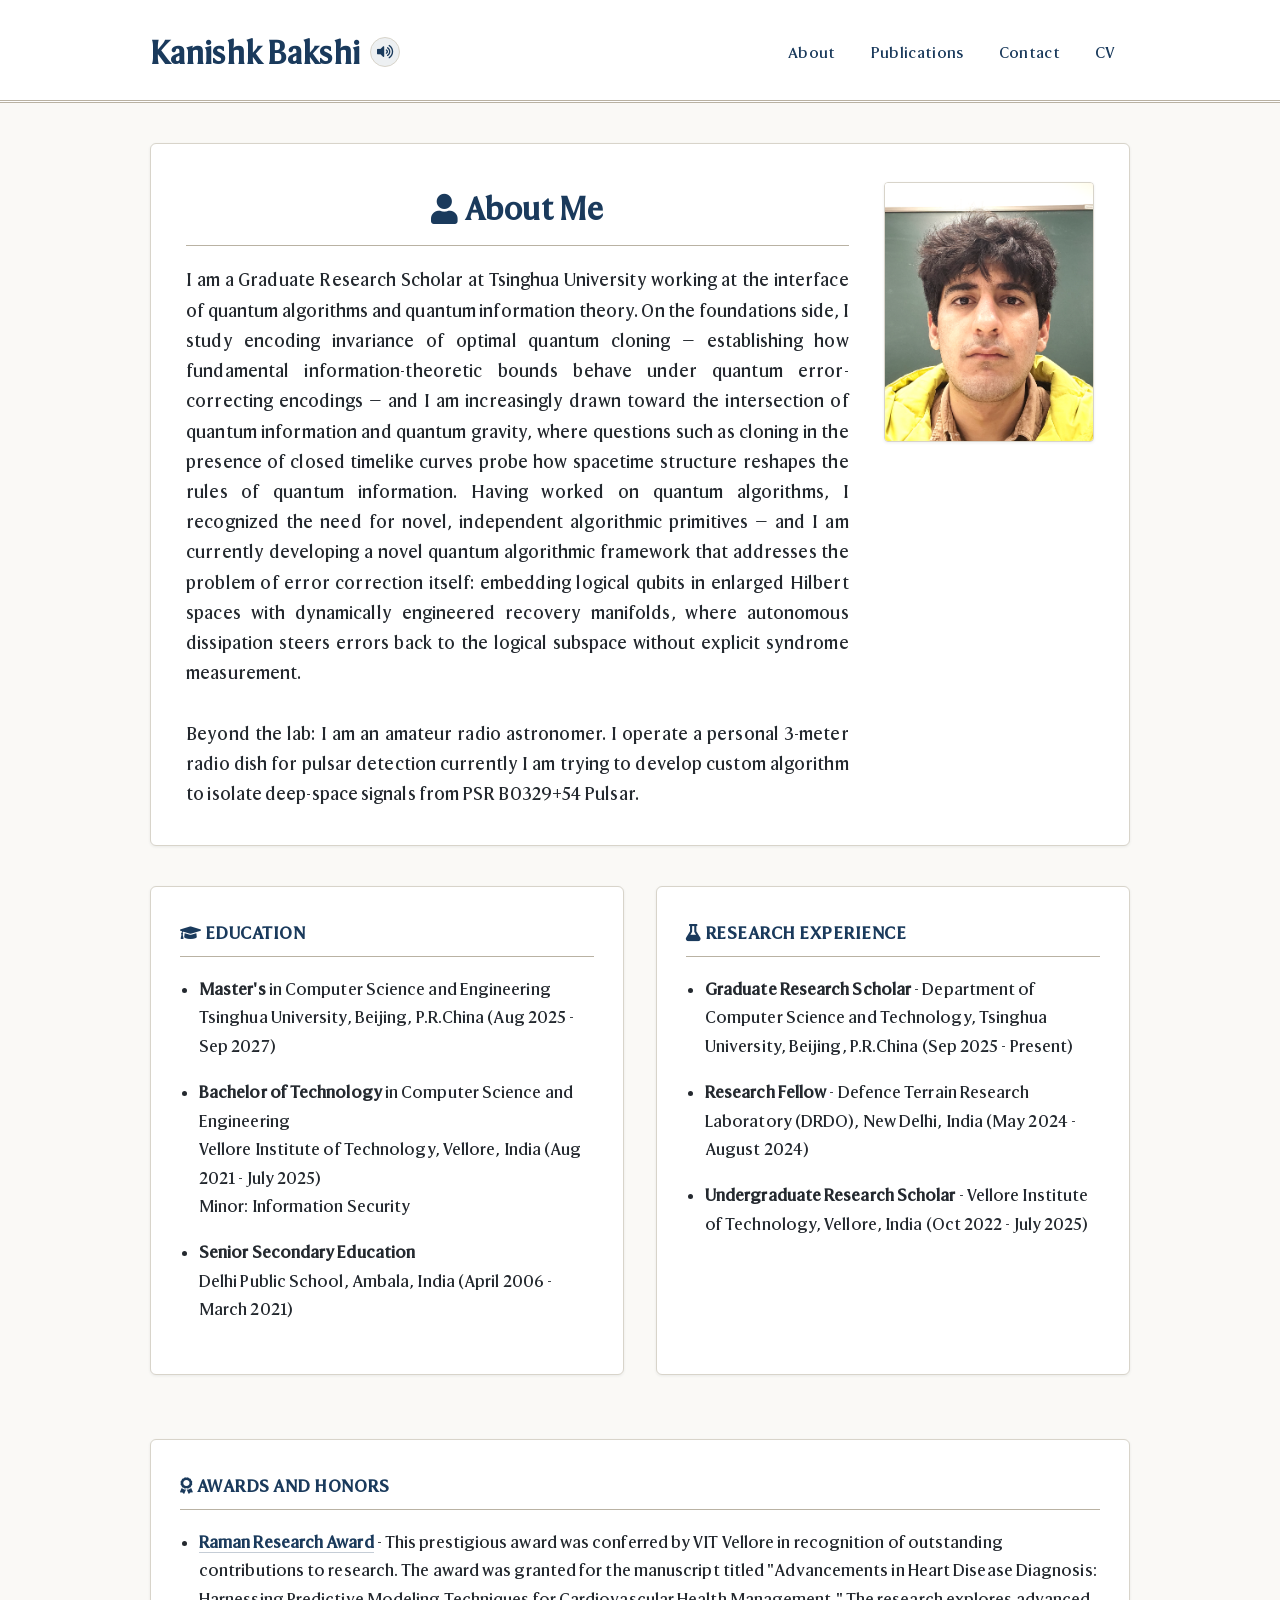
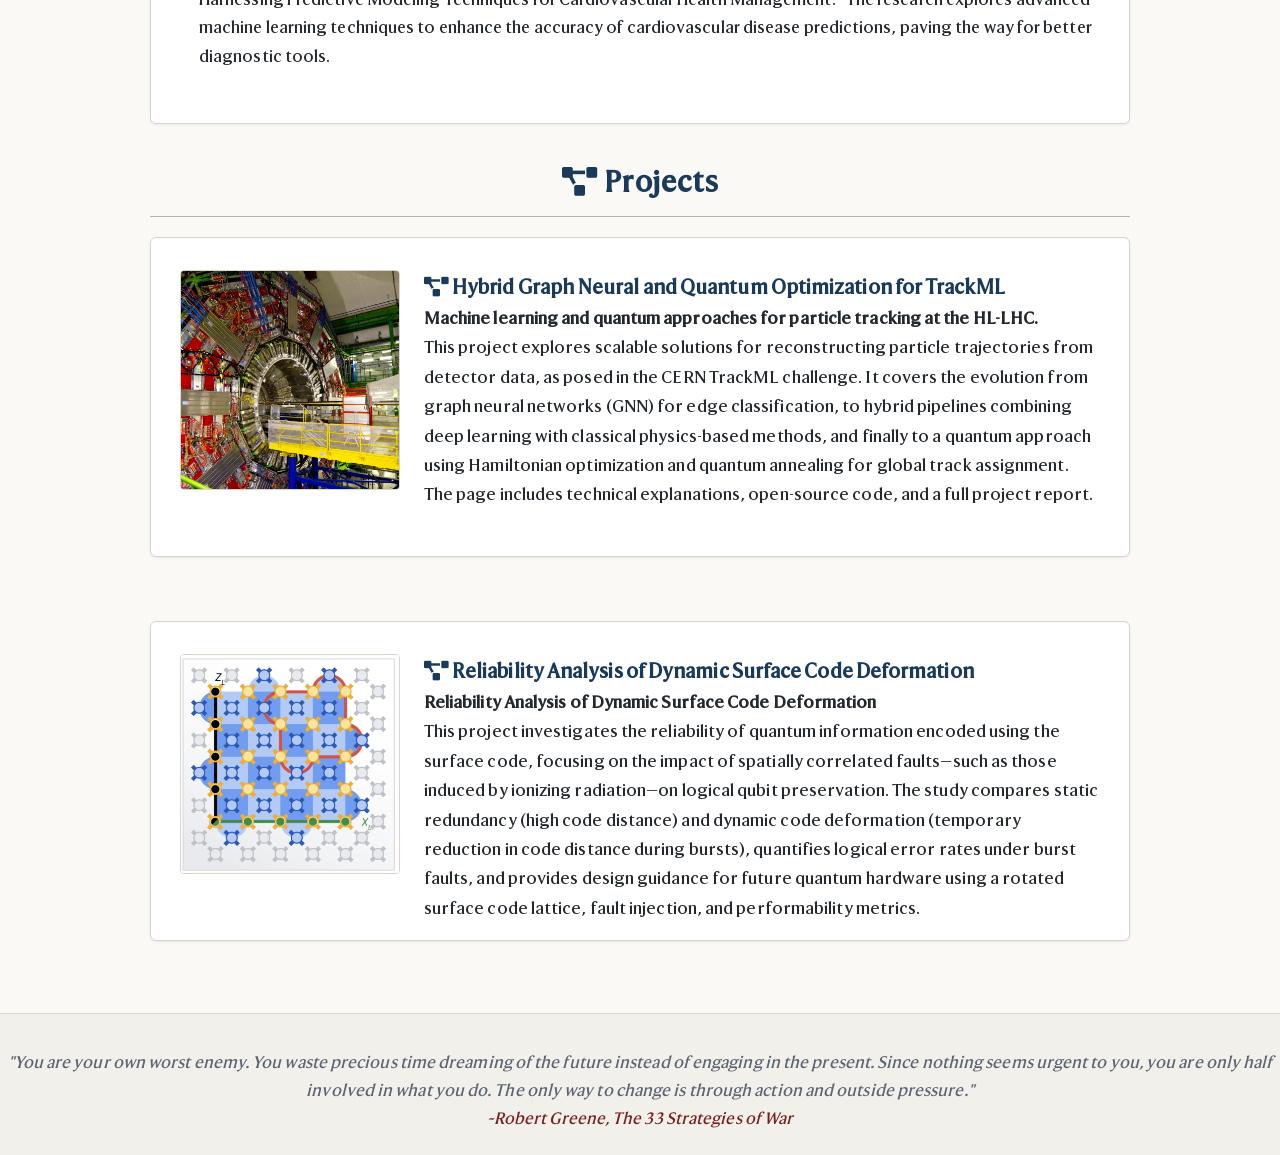
==== Pages/index.html @ ff72c1c4 "Add files via upload" ====
<!DOCTYPE html>
<html lang="en">
<head>
    <meta charset="UTF-8">
    <meta name="viewport" content="width=device-width, initial-scale=1.0">
    <meta name="description" content="Kanishk Bakshi's academic portfolio showcasing research in Quantum Computing, Machine Learning, and Deep Learning. Explore research publications, academic mentors, and educational background.">
    <link rel="icon" type="image/png" href="Images/Favicon.png">
    <meta name="keywords" content="Kanishk Bakshi, Quantum Computing, Machine Learning, Deep Learning, Research Scholar, Academic Portfolio, VIT Vellore">
    <meta name="author" content="Kanishk Bakshi">
    <meta name="robots" content="index, follow">
    <link rel="canonical" href="https://www.kanishkbakshi-portfolio.com">
    <title>Kanishk Bakshi - Academic Portfolio</title>
    <link rel="stylesheet" href="styles.css">
    <link href="https://fonts.googleapis.com/css?family=Merriweather:400,700&display=swap" rel="stylesheet">
    <link rel="alternate" href="index.html" hreflang="en" />
    <link rel="alternate" href="index.html?lang=hi" hreflang="hi" />
    <!-- Structured Data -->
    <script type="application/ld+json">
    {
      "@context": "https://schema.org",
      "@type": "Person",
      "name": "Kanishk Bakshi",
      "jobTitle": "Graduate Research Scholar",
      "affiliation": {
        "@type": "Organization",
        "name": "Tsinghua University"
      },
      "alumniOf": "Tsinghua University, Vellore Institute of Technology",
      "sameAs": [
        "https://www.linkedin.com/in/kanishkbakshi/",
        "https://orcid.org/0009-0000-6602-1283"
      ],
      "url": "https://kanishkbakshi.in",
      "description": "Kanishk Bakshi is a Graduate research scholar specializing in Quantum Computing, Machine Learning, and Deep Learning."
    }
    </script>
    <link rel="stylesheet" href="https://cdnjs.cloudflare.com/ajax/libs/font-awesome/5.15.4/css/all.min.css">
</head>
<body>
    <header>
        <div class="container">
            <h1 style="display:flex; align-items:center; justify-content:center; gap:0.6rem; flex-wrap:wrap;">
                <a href="index.html">Kanishk Bakshi</a>
                <button id="name-audio-btn" type="button" title="Hear name pronunciation" aria-label="Play name pronunciation">
                    <i class="fas fa-volume-up" id="name-audio-icon" style="font-size:0.9rem;"></i>
                </button>
                <audio id="name-audio" src="Images/name spell.mp3" preload="none"></audio>
            </h1>
            <h3 style="font-weight:400; margin-top:0.5rem;">Graduate Research Scholar</h3>
            <nav>
                <ul>
                    <li><a href="#about">About</a></li>
                    <li><a href="publications.html">Publications</a></li>
                    <li><a href="contact.html">Contact</a></li>
                    <li><a href="cv.html">CV</a></li>
                </ul>
            </nav>
        </div>
    </header>

    <main>
        <section class="container hero" id="about">
            <div class="about-flex">
                <div class="about-text">
                    <h2 style="color:var(--primary-color); margin-bottom:1.2rem;">
                        <i class="fas fa-user section-icon"></i> <span>About Me</span>
                    </h2>
                    <p>
                        <span>I am a Graduate Research Scholar at Tsinghua University working at the interface of quantum algorithms and quantum information theory. On the foundations side, I study encoding invariance of optimal quantum cloning — establishing how fundamental information-theoretic bounds behave under quantum error-correcting encodings — and I am increasingly drawn toward the intersection of quantum information and quantum gravity, where questions such as cloning in the presence of closed timelike curves probe how spacetime structure reshapes the rules of quantum information. Having worked on quantum algorithms, I recognized the need for novel, independent algorithmic primitives — and I am currently developing a novel quantum algorithmic framework that addresses the problem of error correction itself: embedding logical qubits in enlarged Hilbert spaces with dynamically engineered recovery manifolds, where autonomous dissipation steers errors back to the logical subspace without explicit syndrome measurement.</span><br><br>
                        <span>Beyond the lab: I am an amateur radio astronomer. I operate a personal 3-meter radio dish for pulsar detection currently I am trying to develop custom algorithm to isolate deep-space signals from PSR B0329+54 Pulsar.</span>
                    </p>
                </div>
                <img src="Images/Profile Photo.png" alt="Kanishk Bakshi" class="about-photo" loading="lazy">
            </div>
        </section>

        <section class="container card-list">
            <div class="card-section">
                <h2><i class="fas fa-graduation-cap section-icon"></i> <span>Education</span></h2>
                <ul>
                    <li><strong>Master's</strong> in Computer Science and Engineering <br> Tsinghua University, Beijing, P.R.China (Aug 2025 - Sep 2027) </li>
                    <li><strong>Bachelor of Technology</strong> in Computer Science and Engineering <br> Vellore Institute of Technology, Vellore, India (Aug 2021 - July 2025) <br> <span>Minor: Information Security</span></li>
                    <li><strong>Senior Secondary Education</strong> <br> Delhi Public School, Ambala, India (April 2006 - March 2021)</li>
                </ul>
            </div>
            <div class="card-section">
                <h2><i class="fas fa-flask section-icon"></i> <span>Research Experience</span></h2>
                <ul>
                    <li><strong>Graduate Research Scholar</strong> - Department of Computer Science and Technology, Tsinghua University, Beijing, P.R.China (Sep 2025 - Present)</li>
                    <li><strong>Research Fellow</strong> - Defence Terrain Research Laboratory (DRDO), New Delhi, India (May 2024 - August 2024)</li>
                    <li><strong>Undergraduate Research Scholar</strong> - Vellore Institute of Technology, Vellore, India (Oct 2022 - July 2025)</li>
                </ul>
            </div>
            <div class="card-section">
                <h2><i class="fas fa-award section-icon"></i> <span>Awards and Honors</span></h2>
                <ul class="awards-list">
                    <li>
                        <strong><a href="Files/Raman Research Award.pdf" target="_blank">Raman Research Award</a></strong> - <span>This prestigious award was conferred by VIT Vellore in recognition of outstanding contributions to research. The award was granted for the manuscript titled "Advancements in Heart Disease Diagnosis: Harnessing Predictive Modeling Techniques for Cardiovascular Health Management." The research explores advanced machine learning techniques to enhance the accuracy of cardiovascular disease predictions, paving the way for better diagnostic tools.</span>
                    </li>
                    <!-- <li>
                        <strong>A P J Abdul Kalam Research Award</strong> - This award, presented by VIT Vellore, honors exceptional research contributions in the field of artificial intelligence and machine learning. 
                        It recognizes innovative work that has significantly advanced technological applications and methodologies, reflecting a commitment to scientific excellence and societal impact.
                    </li> -->
                </ul>
            </div>
        </section>
        <!-- Add this after the Awards and Honors section, before </main> -->
        <section class="container">
            <h2 id="projects" style="color:var(--primary-color); margin-bottom:1.2rem;">
                <i class="fas fa-project-diagram section-icon"></i> <span>Projects</span>
            </h2>
        </section>
        <section class="container projects-list">
            <div class="card-section">
                <a href="Project Pages/Track ML/trackml.html" style="display: flex; align-items: stretch; text-decoration: none; color: inherit; width:100%;">
                    <img src="Project Pages/Track ML/Images/pexels-ramazphotos-6855582.jpg" alt="TrackML Kaggle Solution: GNN, Hybrid, Quantum" loading="lazy">
                    <div style="margin-left:1rem;">
                        <h3 style="margin-top:0; color:var(--primary-color);">
                            <i class="fas fa-project-diagram section-icon"></i> <span>Hybrid Graph Neural and Quantum Optimization for TrackML</span>
                        </h3>
                        <strong>Machine learning and quantum approaches for particle tracking at the HL-LHC.</strong><br>
                        <span>This project explores scalable solutions for reconstructing particle trajectories from detector data, as posed in the CERN TrackML challenge. It covers the evolution from graph neural networks (GNN) for edge classification, to hybrid pipelines combining deep learning with classical physics-based methods, and finally to a quantum approach using Hamiltonian optimization and quantum annealing for global track assignment. The page includes technical explanations, open-source code, and a full project report.</span>
                    </div>
                </a>
            </div>
            <div class="card-section">
                <a href="Project Pages/Surface-code/surface-code.html" style="display: flex; align-items: flex-start; text-decoration: none; color: inherit; width:100%;">
                    <img src="Project Pages/Surface-code/Images/surface-code.png" alt="Surface Code Project" >
                    <div style="margin-left:1rem;">
                        <h3 style="margin-top:0; color:var(--primary-color);">
                            <i class="fas fa-project-diagram section-icon"></i> <span>Reliability Analysis of Dynamic Surface Code Deformation</span>
                        </h3>
                        <p style="margin-bottom:0;">
                            <strong>Reliability Analysis of Dynamic Surface Code Deformation</strong><br>
                            <span>This project investigates the reliability of quantum information encoded using the surface code, focusing on the impact of spatially correlated faults—such as those induced by ionizing radiation—on logical qubit preservation. The study compares static redundancy (high code distance) and dynamic code deformation (temporary reduction in code distance during bursts), quantifies logical error rates under burst faults, and provides design guidance for future quantum hardware using a rotated surface code lattice, fault injection, and performability metrics.</span>
                        </p>
                    </div>
                </a>
            </div>
        </section>
    </main>



    <footer>
        <p>
            <span>"You are your own worst enemy. You waste precious time dreaming of the future instead of engaging in the present. Since nothing seems urgent to you, you are only half involved in what you do. The only way to change is through action and outside pressure."</span> <br>
            <span style="font-size:1rem; color:var(--secondary-color);">~Robert Greene, The 33 Strategies of War</span>
        </p>
    </footer>
    <script>
        (function () {
            var btn = document.getElementById('name-audio-btn');
            var audio = document.getElementById('name-audio');
            var icon = document.getElementById('name-audio-icon');
            if (!btn || !audio || !icon) return;
            btn.addEventListener('click', function () {
                if (audio.paused) {
                    audio.currentTime = 0;
                    audio.play();
                } else {
                    audio.pause();
                }
            });
            audio.addEventListener('play', function () {
                icon.classList.remove('fa-volume-up');
                icon.classList.add('fa-pause');
            });
            audio.addEventListener('pause', function () {
                icon.classList.remove('fa-pause');
                icon.classList.add('fa-volume-up');
            });
            audio.addEventListener('ended', function () {
                icon.classList.remove('fa-pause');
                icon.classList.add('fa-volume-up');
            });
        })();
    </script>
</body>
</html>
---- Pages/styles.css ----
/* Custom Fonts */
@font-face {
    font-family: 'Harding';
    src: url('Files/Fonts/HardingTextWeb-Regular/HardingTextWeb-Regular.woff2') format('woff2'),
         url('Files/Fonts/HardingTextWeb-Regular/HardingTextWeb-Regular.woff') format('woff'),
         url('Files/Fonts/HardingTextWeb-Regular/HardingTextWeb-Regular.ttf') format('truetype'),
         url('Files/Fonts/HardingTextWeb-Regular/HardingTextWeb-Regular.eot') format('embedded-opentype');
    font-weight: normal;
    font-style: normal;
    font-display: swap;
}

/* Reset & Base */
* {
    margin: 0;
    padding: 0;
    box-sizing: border-box;
    transition: background 0.3s, color 0.3s, border 0.3s, box-shadow 0.3s;
}

:root {
    --primary-color: #1a3a5c;        /* deep scholarly navy */
    --secondary-color: #7a1f1f;      /* oxblood accent for hovers */
    --accent-color: #8c6b2f;         /* muted gold for small accents */
    --background-color: #faf9f6;     /* warm paper */
    --card-bg: #ffffff;
    --card-gradient: #ffffff;
    --header-gradient: #ffffff;
    --footer-bg: #f2f0ea;
    --text-color: #24292f;
    --muted-text: #5a6472;
    --border-color: #d8d4ca;
    --shadow: 0 1px 3px rgba(35, 45, 60, 0.08);
    --shadow-hover: 0 4px 14px rgba(35, 45, 60, 0.12);
    --radius: 6px;
    --link-hover-color: #7a1f1f;
    --button-hover-color: #12293f;
    --rule-color: #b9b2a3;
}

/* Typography */
body, h1, h2, h3, h4, h5, h6 {
    font-family: 'Harding', Georgia, 'Times New Roman', Times, serif;
    color: var(--text-color);
}
body {
    background: var(--background-color);
    font-size: 1.05rem;
    line-height: 1.75;
    min-height: 100vh;
    letter-spacing: 0.005em;
    -webkit-font-smoothing: antialiased;
    -moz-osx-font-smoothing: grayscale;
}

/* Container */
.container {
    width: 92%;
    margin: 0 auto;
    max-width: 980px;
}

/* Header */
header {
    background: var(--header-gradient);
    color: var(--text-color);
    padding: 1.6rem 0 1.3rem 0;
    border-radius: 0;
    border-bottom: 3px double var(--rule-color);
    box-shadow: none;
    margin-bottom: 2.5rem;
    position: sticky;
    top: 0;
    z-index: 1000;
}
header .container {
    display: flex;
    flex-direction: row;
    align-items: center;
    justify-content: space-between;
}
header h1 {
    font-size: 1.9rem;
    font-weight: 700;
    letter-spacing: 0.01em;
    margin-bottom: 0;
    color: var(--primary-color);
}
header h1 a {
    color: var(--primary-color);
    text-decoration: none;
}
header h1 a:hover {
    color: var(--primary-color);
}
header .subtitle, header h3 {
    color: var(--muted-text);
    font-size: 1rem;
    font-weight: 400;
    margin-bottom: 0;
    margin-top: 0;
    display: none;
}
header nav {
    width: auto;
    margin-top: 0;
}
header nav ul {
    display: flex;
    gap: 0.4rem;
    list-style: none;
    padding: 0;
    flex-wrap: wrap;
}
header nav ul li a {
    color: var(--primary-color);
    font-size: 0.95rem;
    font-weight: 500;
    text-decoration: none;
    padding: 0.45rem 0.9rem;
    border-radius: 4px;
    transition: background 0.2s, color 0.2s;
    display: block;
    letter-spacing: 0.02em;
}
header nav ul li a:hover, header nav ul li a:focus {
    background: rgba(26, 58, 92, 0.08);
    color: var(--secondary-color);
}

/* Name pronunciation button (header) */
#name-audio-btn {
    background: rgba(26, 58, 92, 0.08);
    border: 1px solid var(--border-color);
    border-radius: 50%;
    width: 1.9rem;
    height: 1.9rem;
    min-width: 1.9rem;
    color: var(--primary-color);
    cursor: pointer;
    display: inline-flex;
    align-items: center;
    justify-content: center;
    padding: 0;
    margin: 0;
    box-shadow: none;
    transition: background 0.2s, color 0.2s;
}
#name-audio-btn:hover {
    background: rgba(26, 58, 92, 0.16);
    color: var(--secondary-color);
    transform: none;
    box-shadow: none;
}

/* Responsive Navigation */
@media (max-width: 700px) {
    header .container {
        flex-direction: column;
        align-items: center;
    }
    header nav {
        width: 100%;
        margin-top: 1rem;
    }
    header nav ul {
        flex-direction: row;
        gap: 0.3rem;
        width: 100%;
        justify-content: center;
    }
    header nav ul li a {
        padding: 0.5rem 0.8rem;
        font-size: 0.9rem;
    }
    header {
        padding: 1.1rem 0 0.9rem 0;
    }
    .container {
        width: 98%;
    }
}

/* Hero Section */
.hero {
    background: var(--card-gradient);
    border-radius: var(--radius);
    padding: 2.4rem 2.2rem 2.2rem 2.2rem;
    margin-bottom: 2.5rem;
    box-shadow: var(--shadow);
    border: 1px solid var(--border-color);
    text-align: center;
}
.hero h2 {
    color: var(--primary-color);
    font-size: 1.9rem;
    margin-bottom: 1.2rem;
    font-weight: 700;
}
.hero p {
    font-size: 1.12rem;
    color: var(--muted-text);
    margin: 0 auto;
    max-width: 720px;
    font-weight: 400;
}

/* Card List & Card Section */
.card-list {
    display: flex;
    flex-wrap: wrap;
    gap: 2rem;
    justify-content: space-between;
}
.card-section {
    flex: 1 1 320px;
    background: var(--card-gradient);
    border: 1px solid var(--border-color);
    border-radius: var(--radius);
    box-shadow: var(--shadow);
    padding: 2rem 1.8rem;
    margin-bottom: 2rem;
    min-width: 320px;
    transition: box-shadow 0.2s, border 0.2s, transform 0.2s;
}
.card-section:hover {
    box-shadow: var(--shadow-hover);
    border-color: var(--rule-color);
    transform: translateY(-2px);
}
.card-section h2 {
    font-size: 1.05rem;
    color: var(--primary-color);
    margin-bottom: 1.1rem;
    text-align: left;
    border-bottom: 1px solid var(--rule-color);
    padding-bottom: 0.5rem;
    font-weight: 700;
    letter-spacing: 0.03em;
    text-transform: uppercase;
}
.card-section ul {
    padding-left: 1.2rem;
}
.card-section li {
    margin-bottom: 1.1rem;
    font-size: 1.02rem;
    color: var(--text-color);
}
.awards-list li {
    margin-bottom: 1.3rem;
}

/* Only for Projects section: stack project tiles vertically */
.projects-list {
    display: flex;
    flex-direction: column;
    gap: 2rem;
}

/* Project card layout: image left, text right */
.projects-list .card-section {
    display: flex;
    align-items: flex-start;
    gap: 1.5rem;
    overflow: hidden;
}

.projects-list .card-section img {
    width: 220px;
    height: 220px;
    object-fit: cover;
    border-radius: 4px;
    border: 1px solid var(--border-color);
    flex-shrink: 0;
    display: block;
}

.projects-list .card-section a {
    display: flex;
    align-items: flex-start;
    gap: 1.5rem;
    text-decoration: none;
    color: inherit;
    width: 100%;
    min-width: 0;
    border-bottom: none;
}

.projects-list .card-section a > div {
    flex: 1 1 0;
    min-width: 0;
    margin-left: 0 !important;
}

.projects-list .card-section h3,
.projects-list .card-section span,
.projects-list .card-section p,
.projects-list .card-section strong {
    overflow-wrap: break-word;
    word-wrap: break-word;
    hyphens: auto;
}

/* Section Titles */
section h2 {
    font-size: 1.8rem;
    color: var(--primary-color);
    text-align: center;
    margin-bottom: 1.2rem;
    font-weight: 700;
    border-bottom: 1px solid var(--rule-color);
    padding-bottom: 10px;
    letter-spacing: 0.02em;
}

/* Links */
a {
    color: var(--primary-color);
    text-decoration: none;
    border-bottom: 1px solid rgba(26, 58, 92, 0.25);
    transition: color 0.2s, border-color 0.2s;
}
a:hover, .card a:hover {
    color: var(--secondary-color);
    border-bottom-color: var(--secondary-color);
}
header a, footer a, .btn, .btn-primary, button a {
    border-bottom: none;
}

/* Footer */
footer {
    background: var(--footer-bg);
    color: var(--muted-text);
    text-align: center;
    padding: 2.2rem 0 1.4rem 0;
    margin-top: 2.5rem;
    border-radius: 0;
    font-size: 1.02rem;
    box-shadow: none;
    border-top: 1px solid var(--border-color);
}
footer p {
    margin: 0;
    font-style: italic;
    line-height: 1.7;
    font-size: 1.02rem;
}

/* Hide Language Switcher */
.language-switcher {
    display: none;
}

/* Contact Section */
.contact-section h2 {
    margin-top: 2rem;
}
.contact-section ul {
    list-style: none;
    padding: 0;
}
.contact-section ul li {
    margin-bottom: 1.2rem;
    font-size: 1.05rem;
}
.contact-section a {
    color: var(--primary-color);
    text-decoration: none;
    transition: color 0.3s;
}
.contact-section a:hover {
    color: var(--secondary-color);
}

/* Button Styles */
button, .btn-primary {
    background-color: var(--primary-color);
    color: #ffffff;
    padding: 0.7rem 1.8rem;
    border: none;
    border-radius: 4px;
    font-size: 0.98rem;
    cursor: pointer;
    transition: all 0.25s ease;
    font-family: inherit;
    font-weight: 600;
    box-shadow: none;
    margin-top: 0.7rem;
    margin-bottom: 0.7rem;
}
button:hover, .btn-primary:hover {
    background-color: var(--button-hover-color);
    box-shadow: var(--shadow-hover);
    transform: translateY(-1px);
}

/* Section Navigation (for publications page) */
.section-nav {
    margin: 1.5rem 0 2rem 0;
    text-align: center;
}
.section-nav ul {
    display: inline-flex;
    flex-wrap: wrap;
    gap: 0.8rem;
    list-style: none;
    padding: 0.7rem 1.1rem;
    background: var(--card-bg);
    border-radius: var(--radius);
    box-shadow: var(--shadow);
    border: 1px solid var(--border-color);
}
.section-nav ul li a {
    color: var(--primary-color);
    font-size: 1rem;
    padding: 0.45rem 1rem;
    border-radius: 4px;
    transition: all 0.2s;
    font-weight: 500;
    display: block;
}
.section-nav ul li a:hover, .section-nav ul li a:focus {
    background: var(--primary-color);
    color: #fff;
    transform: none;
}

/* Animations */
@keyframes fadeIn {
    from { opacity: 0; }
    to { opacity: 1; }
}
@keyframes slideIn {
    from { transform: translateX(-100%); opacity: 0; }
    to { transform: translateX(0); opacity: 1; }
}

/* Responsive Design */
@media (max-width: 900px) {
    .card-list {
        flex-direction: column;
        gap: 0;
    }
    .card-section {
        min-width: unset;
    }
    header .container {
        align-items: center;
    }
}
@media (max-width: 600px) {
    header h1 {
        font-size: 1.6rem;
    }
    section h2 {
        font-size: 1.4rem;
    }
    .card-section {
        padding: 1.3rem;
    }
    .hero {
        padding: 1.6rem 1rem;
    }
    .section-nav ul {
        flex-direction: column;
        gap: 0.4rem;
        padding: 0.5rem;
    }
    .projects-list .card-section {
        flex-direction: column;
    }
    .projects-list .card-section img {
        width: 100%;
        height: auto;
    }
}
@media (max-width: 768px) {
    header .container {
        align-items: center;
    }
    header nav ul {
        flex-direction: column;
        gap: 0.5rem;
        margin-top: 1rem;
    }
    .container {
        width: 98%;
    }
}

/* About Section Image Formatting */
#about .about-content {
    display: flex;
    align-items: center;
    gap: 20px;
}
#about .about-image {
    max-width: 200px;
    border-radius: 4px;
    border: 1px solid var(--border-color);
    box-shadow: var(--shadow);
}
#about p {
    flex: 1;
    line-height: 1.75;
    font-size: 1.08rem;
    color: var(--text-color);
    text-align: justify;
    margin-top: 1rem;
}

/* About section: text + profile photo side by side */
.about-flex {
    display: flex;
    align-items: flex-start;
    gap: 2.2rem;
}
.about-flex .about-text {
    flex: 1;
    min-width: 0;
}
.about-flex .about-text p {
    text-align: left;
    margin-top: 0;
}
.about-photo {
    width: 210px;
    height: 260px;
    object-fit: cover;
    object-position: center top;
    border-radius: 4px;
    border: 1px solid var(--border-color);
    box-shadow: var(--shadow);
    flex-shrink: 0;
}
@media (max-width: 700px) {
    .about-flex {
        flex-direction: column;
        align-items: center;
    }
    .about-photo {
        width: 180px;
        height: 220px;
        order: -1;
    }
}

/* ========================================= 
   INTERNATIONALIZATION (i18n)
========================================= */

/* Devanagari font for Hindi pages */
@import url('https://fonts.googleapis.com/css2?family=Noto+Sans+Devanagari:wght@400;700&display=swap');

/* Use Noto Sans Devanagari for pages with lang="hi" */
[lang="hi"] body,
[lang="hi"] h1,
[lang="hi"] h2,
[lang="hi"] h3,
[lang="hi"] h4,
[lang="hi"] h5,
[lang="hi"] h6,
[lang="hi"] p,
[lang="hi"] a {
    font-family: 'Noto Sans Devanagari', 'Harding', Georgia, serif;
}

/* Language Switcher Styles */
.language-switcher {
    position: fixed;
    top: 1.2rem;
    right: 1.5rem;
    display: flex;
    align-items: center;
    gap: 0.8rem;
    background: rgba(255, 255, 255, 0.95);
    padding: 0.6rem 1rem;
    border-radius: 8px;
    box-shadow: 0 2px 12px rgba(0, 0, 0, 0.1);
    z-index: 1000;
    backdrop-filter: blur(10px);
    border: 1px solid var(--border-color);
}

.language-switcher label {
    font-size: 0.9rem;
    font-weight: 600;
    color: var(--primary-color);
    margin: 0;
    display: flex;
    align-items: center;
    gap: 0.5rem;
}

.language-switcher select {
    padding: 0.4rem 0.6rem;
    border: 1px solid var(--border-color);
    border-radius: 6px;
    background: white;
    color: var(--primary-color);
    font-weight: 500;
    cursor: pointer;
    font-size: 0.9rem;
    transition: border-color 0.2s, box-shadow 0.2s;
    font-family: 'Noto Sans Devanagari', 'Harding', Georgia, serif;
}

.language-switcher select:hover {
    border-color: var(--primary-color);
    box-shadow: 0 0 6px rgba(13, 71, 161, 0.2);
}

.language-switcher select:focus {
    outline: none;
    border-color: var(--primary-color);
    box-shadow: 0 0 8px rgba(13, 71, 161, 0.3);
}

/* Mobile responsive for language switcher */
@media (max-width: 768px) {
    .language-switcher {
        top: 0.8rem;
        right: 0.8rem;
        padding: 0.5rem 0.8rem;
        gap: 0.5rem;
    }

    .language-switcher label {
        font-size: 0.8rem;
    }

    .language-switcher select {
        font-size: 0.8rem;
        padding: 0.3rem 0.5rem;
    }
}
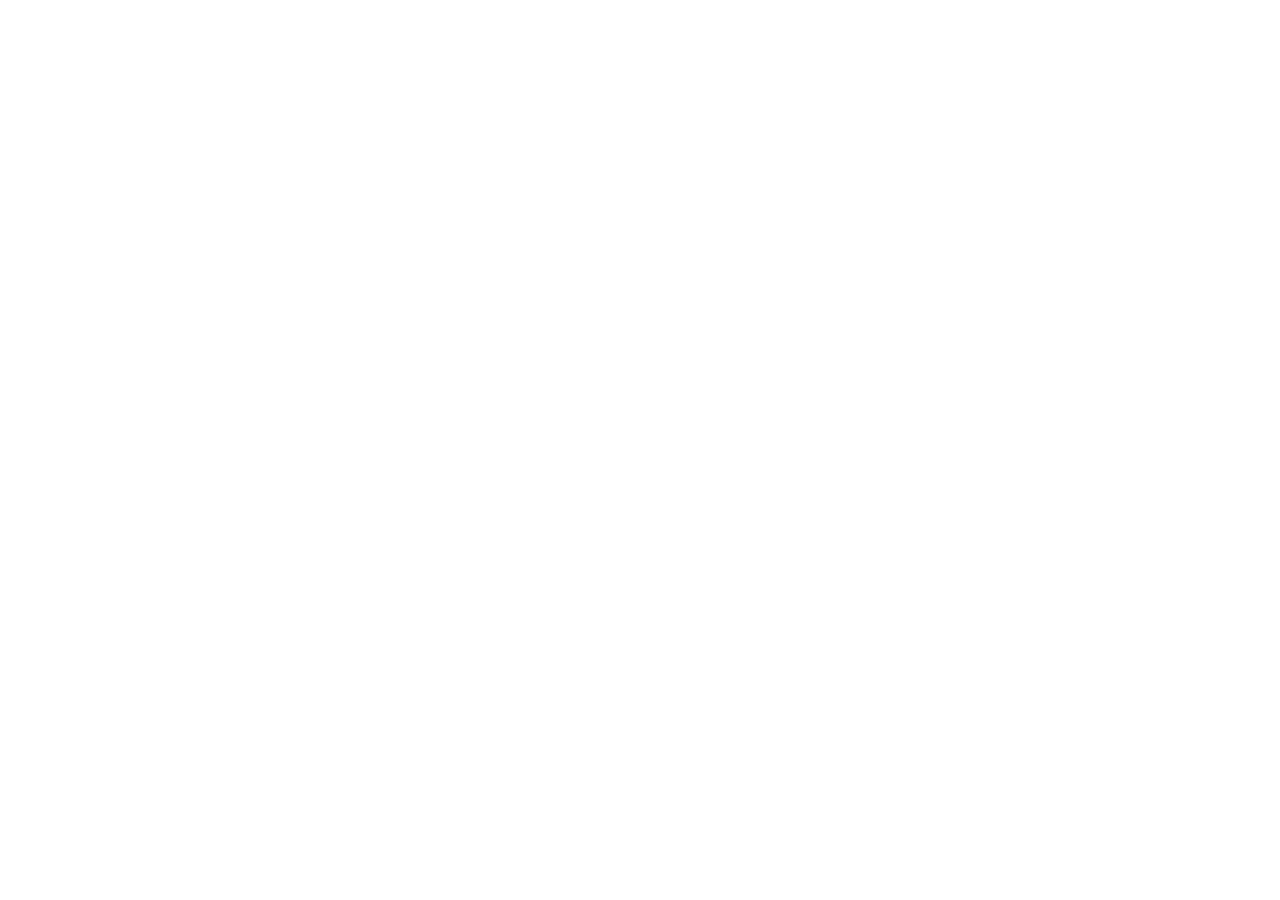
==== commit c41b5c27: "Add files via upload" ====
--- a/Pages/index.html
+++ b/Pages/index.html
@@ -1,180 +1,60 @@
-<!DOCTYPE html>
-<html lang="en">
-<head>
-    <meta charset="UTF-8">
-    <meta name="viewport" content="width=device-width, initial-scale=1.0">
-    <meta name="description" content="Kanishk Bakshi's academic portfolio showcasing research in Quantum Computing, Machine Learning, and Deep Learning. Explore research publications, academic mentors, and educational background.">
-    <link rel="icon" type="image/png" href="Images/Favicon.png">
-    <meta name="keywords" content="Kanishk Bakshi, Quantum Computing, Machine Learning, Deep Learning, Research Scholar, Academic Portfolio, VIT Vellore">
-    <meta name="author" content="Kanishk Bakshi">
-    <meta name="robots" content="index, follow">
-    <link rel="canonical" href="https://www.kanishkbakshi-portfolio.com">
-    <title>Kanishk Bakshi - Academic Portfolio</title>
-    <link rel="stylesheet" href="styles.css">
-    <link href="https://fonts.googleapis.com/css?family=Merriweather:400,700&display=swap" rel="stylesheet">
-    <link rel="alternate" href="index.html" hreflang="en" />
-    <link rel="alternate" href="index.html?lang=hi" hreflang="hi" />
-    <!-- Structured Data -->
-    <script type="application/ld+json">
-    {
-      "@context": "https://schema.org",
-      "@type": "Person",
-      "name": "Kanishk Bakshi",
-      "jobTitle": "Graduate Research Scholar",
-      "affiliation": {
-        "@type": "Organization",
-        "name": "Tsinghua University"
-      },
-      "alumniOf": "Tsinghua University, Vellore Institute of Technology",
-      "sameAs": [
-        "https://www.linkedin.com/in/kanishkbakshi/",
-        "https://orcid.org/0009-0000-6602-1283"
-      ],
-      "url": "https://kanishkbakshi.in",
-      "description": "Kanishk Bakshi is a Graduate research scholar specializing in Quantum Computing, Machine Learning, and Deep Learning."
-    }
-    </script>
-    <link rel="stylesheet" href="https://cdnjs.cloudflare.com/ajax/libs/font-awesome/5.15.4/css/all.min.css">
-</head>
-<body>
-    <header>
-        <div class="container">
-            <h1 style="display:flex; align-items:center; justify-content:center; gap:0.6rem; flex-wrap:wrap;">
-                <a href="index.html">Kanishk Bakshi</a>
-                <button id="name-audio-btn" type="button" title="Hear name pronunciation" aria-label="Play name pronunciation">
-                    <i class="fas fa-volume-up" id="name-audio-icon" style="font-size:0.9rem;"></i>
-                </button>
-                <audio id="name-audio" src="Images/name spell.mp3" preload="none"></audio>
-            </h1>
-            <h3 style="font-weight:400; margin-top:0.5rem;">Graduate Research Scholar</h3>
-            <nav>
-                <ul>
-                    <li><a href="#about">About</a></li>
-                    <li><a href="publications.html">Publications</a></li>
-                    <li><a href="contact.html">Contact</a></li>
-                    <li><a href="cv.html">CV</a></li>
-                </ul>
-            </nav>
-        </div>
-    </header>
-
-    <main>
-        <section class="container hero" id="about">
-            <div class="about-flex">
-                <div class="about-text">
-                    <h2 style="color:var(--primary-color); margin-bottom:1.2rem;">
-                        <i class="fas fa-user section-icon"></i> <span>About Me</span>
-                    </h2>
-                    <p>
-                        <span>I am a Graduate Research Scholar at Tsinghua University working at the interface of quantum algorithms and quantum information theory. On the foundations side, I study encoding invariance of optimal quantum cloning — establishing how fundamental information-theoretic bounds behave under quantum error-correcting encodings — and I am increasingly drawn toward the intersection of quantum information and quantum gravity, where questions such as cloning in the presence of closed timelike curves probe how spacetime structure reshapes the rules of quantum information. Having worked on quantum algorithms, I recognized the need for novel, independent algorithmic primitives — and I am currently developing a novel quantum algorithmic framework that addresses the problem of error correction itself: embedding logical qubits in enlarged Hilbert spaces with dynamically engineered recovery manifolds, where autonomous dissipation steers errors back to the logical subspace without explicit syndrome measurement.</span><br><br>
-                        <span>Beyond the lab: I am an amateur radio astronomer. I operate a personal 3-meter radio dish for pulsar detection currently I am trying to develop custom algorithm to isolate deep-space signals from PSR B0329+54 Pulsar.</span>
-                    </p>
-                </div>
-                <img src="Images/Profile Photo.png" alt="Kanishk Bakshi" class="about-photo" loading="lazy">
-            </div>
-        </section>
-
-        <section class="container card-list">
-            <div class="card-section">
-                <h2><i class="fas fa-graduation-cap section-icon"></i> <span>Education</span></h2>
-                <ul>
-                    <li><strong>Master's</strong> in Computer Science and Engineering <br> Tsinghua University, Beijing, P.R.China (Aug 2025 - Sep 2027) </li>
-                    <li><strong>Bachelor of Technology</strong> in Computer Science and Engineering <br> Vellore Institute of Technology, Vellore, India (Aug 2021 - July 2025) <br> <span>Minor: Information Security</span></li>
-                    <li><strong>Senior Secondary Education</strong> <br> Delhi Public School, Ambala, India (April 2006 - March 2021)</li>
-                </ul>
-            </div>
-            <div class="card-section">
-                <h2><i class="fas fa-flask section-icon"></i> <span>Research Experience</span></h2>
-                <ul>
-                    <li><strong>Graduate Research Scholar</strong> - Department of Computer Science and Technology, Tsinghua University, Beijing, P.R.China (Sep 2025 - Present)</li>
-                    <li><strong>Research Fellow</strong> - Defence Terrain Research Laboratory (DRDO), New Delhi, India (May 2024 - August 2024)</li>
-                    <li><strong>Undergraduate Research Scholar</strong> - Vellore Institute of Technology, Vellore, India (Oct 2022 - July 2025)</li>
-                </ul>
-            </div>
-            <div class="card-section">
-                <h2><i class="fas fa-award section-icon"></i> <span>Awards and Honors</span></h2>
-                <ul class="awards-list">
-                    <li>
-                        <strong><a href="Files/Raman Research Award.pdf" target="_blank">Raman Research Award</a></strong> - <span>This prestigious award was conferred by VIT Vellore in recognition of outstanding contributions to research. The award was granted for the manuscript titled "Advancements in Heart Disease Diagnosis: Harnessing Predictive Modeling Techniques for Cardiovascular Health Management." The research explores advanced machine learning techniques to enhance the accuracy of cardiovascular disease predictions, paving the way for better diagnostic tools.</span>
-                    </li>
-                    <!-- <li>
-                        <strong>A P J Abdul Kalam Research Award</strong> - This award, presented by VIT Vellore, honors exceptional research contributions in the field of artificial intelligence and machine learning. 
-                        It recognizes innovative work that has significantly advanced technological applications and methodologies, reflecting a commitment to scientific excellence and societal impact.
-                    </li> -->
-                </ul>
-            </div>
-        </section>
-        <!-- Add this after the Awards and Honors section, before </main> -->
-        <section class="container">
-            <h2 id="projects" style="color:var(--primary-color); margin-bottom:1.2rem;">
-                <i class="fas fa-project-diagram section-icon"></i> <span>Projects</span>
-            </h2>
-        </section>
-        <section class="container projects-list">
-            <div class="card-section">
-                <a href="Project Pages/Track ML/trackml.html" style="display: flex; align-items: stretch; text-decoration: none; color: inherit; width:100%;">
-                    <img src="Project Pages/Track ML/Images/pexels-ramazphotos-6855582.jpg" alt="TrackML Kaggle Solution: GNN, Hybrid, Quantum" loading="lazy">
-                    <div style="margin-left:1rem;">
-                        <h3 style="margin-top:0; color:var(--primary-color);">
-                            <i class="fas fa-project-diagram section-icon"></i> <span>Hybrid Graph Neural and Quantum Optimization for TrackML</span>
-                        </h3>
-                        <strong>Machine learning and quantum approaches for particle tracking at the HL-LHC.</strong><br>
-                        <span>This project explores scalable solutions for reconstructing particle trajectories from detector data, as posed in the CERN TrackML challenge. It covers the evolution from graph neural networks (GNN) for edge classification, to hybrid pipelines combining deep learning with classical physics-based methods, and finally to a quantum approach using Hamiltonian optimization and quantum annealing for global track assignment. The page includes technical explanations, open-source code, and a full project report.</span>
-                    </div>
-                </a>
-            </div>
-            <div class="card-section">
-                <a href="Project Pages/Surface-code/surface-code.html" style="display: flex; align-items: flex-start; text-decoration: none; color: inherit; width:100%;">
-                    <img src="Project Pages/Surface-code/Images/surface-code.png" alt="Surface Code Project" >
-                    <div style="margin-left:1rem;">
-                        <h3 style="margin-top:0; color:var(--primary-color);">
-                            <i class="fas fa-project-diagram section-icon"></i> <span>Reliability Analysis of Dynamic Surface Code Deformation</span>
-                        </h3>
-                        <p style="margin-bottom:0;">
-                            <strong>Reliability Analysis of Dynamic Surface Code Deformation</strong><br>
-                            <span>This project investigates the reliability of quantum information encoded using the surface code, focusing on the impact of spatially correlated faults—such as those induced by ionizing radiation—on logical qubit preservation. The study compares static redundancy (high code distance) and dynamic code deformation (temporary reduction in code distance during bursts), quantifies logical error rates under burst faults, and provides design guidance for future quantum hardware using a rotated surface code lattice, fault injection, and performability metrics.</span>
-                        </p>
-                    </div>
-                </a>
-            </div>
-        </section>
-    </main>
-
-
-
-    <footer>
-        <p>
-            <span>"You are your own worst enemy. You waste precious time dreaming of the future instead of engaging in the present. Since nothing seems urgent to you, you are only half involved in what you do. The only way to change is through action and outside pressure."</span> <br>
-            <span style="font-size:1rem; color:var(--secondary-color);">~Robert Greene, The 33 Strategies of War</span>
-        </p>
-    </footer>
-    <script>
-        (function () {
-            var btn = document.getElementById('name-audio-btn');
-            var audio = document.getElementById('name-audio');
-            var icon = document.getElementById('name-audio-icon');
-            if (!btn || !audio || !icon) return;
-            btn.addEventListener('click', function () {
-                if (audio.paused) {
-                    audio.currentTime = 0;
-                    audio.play();
-                } else {
-                    audio.pause();
-                }
-            });
-            audio.addEventListener('play', function () {
-                icon.classList.remove('fa-volume-up');
-                icon.classList.add('fa-pause');
-            });
-            audio.addEventListener('pause', function () {
-                icon.classList.remove('fa-pause');
-                icon.classList.add('fa-volume-up');
-            });
-            audio.addEventListener('ended', function () {
-                icon.classList.remove('fa-pause');
-                icon.classList.add('fa-volume-up');
-            });
-        })();
-    </script>
-</body>
-</html>
+<!doctype html>
+<html lang="en">
+  <head>
+    <meta charset="UTF-8" />
+    <meta name="viewport" content="width=device-width, initial-scale=1.0" />
+    <title>Kanishk Bakshi — Graduate Research Scholar | Tsinghua University</title>
+    <meta name="description" content="Academic portfolio of Kanishk Bakshi, Graduate Research Scholar at Tsinghua University researching Quantum Information Theory, Quantum Error Correction, and High-Energy Physics Machine Learning." />
+    <meta name="keywords" content="Kanishk Bakshi, Quantum Computing, Quantum Error Correction, Stabilizer Codes, Quantum Cloning, Machine Learning, TrackML, Surface Code, Tsinghua University, VIT Vellore" />
+    <meta name="author" content="Kanishk Bakshi" />
+    <link rel="icon" type="image/png" href="/assets/aistudio/Favicon_f908b054.png" />
+    <meta property="og:title" content="Kanishk Bakshi — Graduate Research Scholar | Tsinghua University" />
+    <meta property="og:description" content="Research in Quantum Cloning Encoding Invariance, Dynamic Surface Code Deformation, and Hybrid Quantum-GNN Particle Tracking at Tsinghua University." />
+    <meta property="og:type" content="website" />
+    <meta property="og:image" content="/assets/aistudio/Profile_Photo_a0b568cf.png" />
+    <meta name="twitter:card" content="summary_large_image" />
+    <meta name="twitter:title" content="Kanishk Bakshi — Academic Portfolio" />
+    <meta name="twitter:description" content="Graduate Research Scholar at Tsinghua University working at the interface of quantum algorithms, error correction, and quantum information theory." />
+    <link rel="preconnect" href="https://fonts.googleapis.com" />
+    <link rel="preconnect" href="https://fonts.gstatic.com" crossorigin />
+    <link href="https://fonts.googleapis.com/css2?family=Fraunces:ital,opsz,wght@0,9..144,400;0,9..144,600;0,9..144,700;1,9..144,400&family=JetBrains+Mono:wght@400;500;600&family=Noto+Sans+Devanagari:wght@400;600;700&family=Plus+Jakarta+Sans:wght@400;500;600;700&display=swap" rel="stylesheet" />
+    <script src="https://sdk.mappls.com/map/sdk/web?v=3.0&access_token=qzycphvixxrvbccnyvngsgyhuizqpealccqx" async defer></script>
+    <script type="application/ld+json">
+    {
+      "@context": "https://schema.org",
+      "@type": "Person",
+      "name": "Kanishk Bakshi",
+      "alternateName": "कनिष्क बक्शी",
+      "jobTitle": "Graduate Research Scholar",
+      "affiliation": {
+        "@type": "Organization",
+        "name": "Tsinghua University, Department of Computer Science and Technology"
+      },
+      "alumniOf": [
+        {
+          "@type": "CollegeOrUniversity",
+          "name": "Tsinghua University"
+        },
+        {
+          "@type": "CollegeOrUniversity",
+          "name": "Vellore Institute of Technology"
+        }
+      ],
+      "sameAs": [
+        "https://www.linkedin.com/in/kanishkbakshi/",
+        "https://orcid.org/0009-0000-6602-1283",
+        "https://scholar.google.com/citations?user=wjg0PaYAAAAJ&hl=en"
+      ],
+      "url": "https://kanishkbakshi.in",
+      "email": "mailto:kanishkbakshi@zohomail.in",
+      "description": "Kanishk Bakshi is a Graduate Research Scholar at Tsinghua University specializing in Quantum Information Theory, Quantum Error Correction, and Deep Learning."
+    }
+    </script>
+    <script type="module" crossorigin src="/assets/index-B3srWACU.js"></script>
+    <link rel="stylesheet" crossorigin href="/assets/index-BelsYOix.css">
+  </head>
+  <body class="bg-[#FAF8F5] text-[#18181B] antialiased selection:bg-[#1A3A5C]/15 selection:text-[#1A3A5C]">
+    <div id="root"></div>
+  </body>
+</html>
+
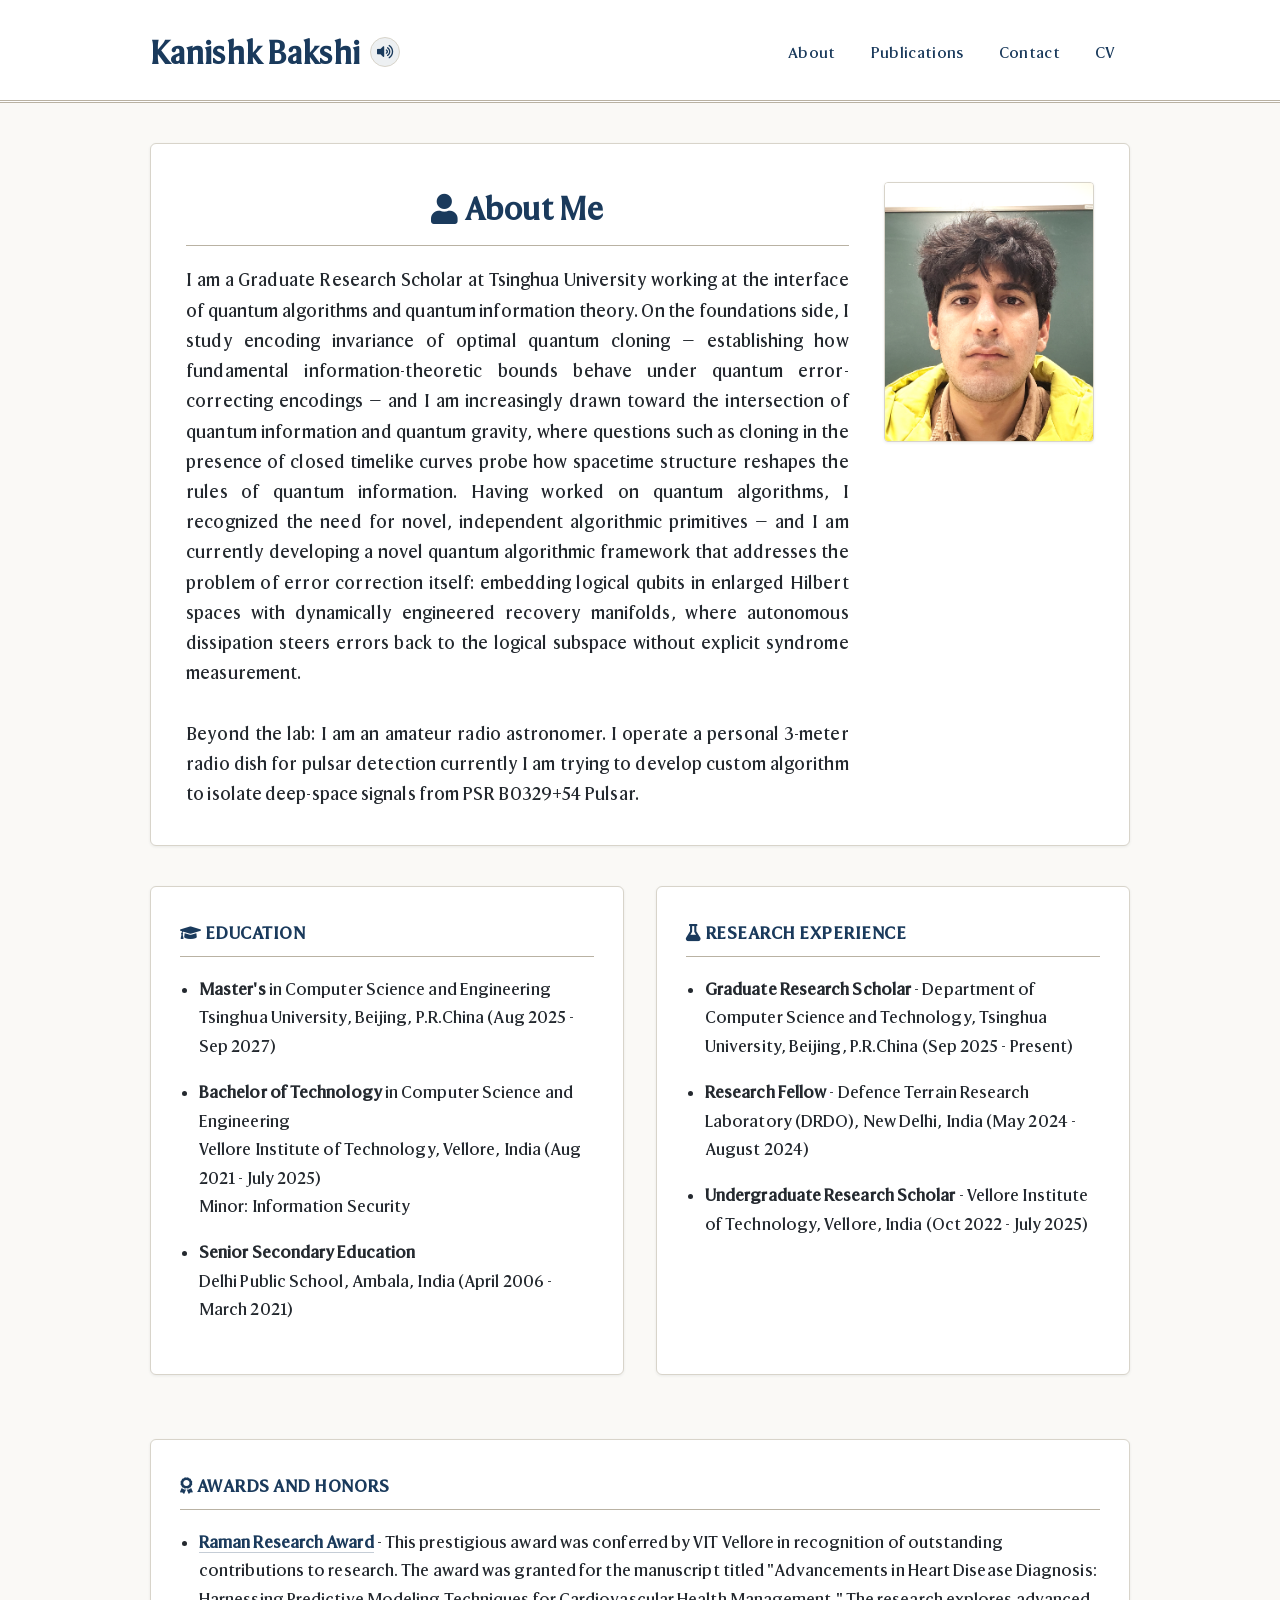
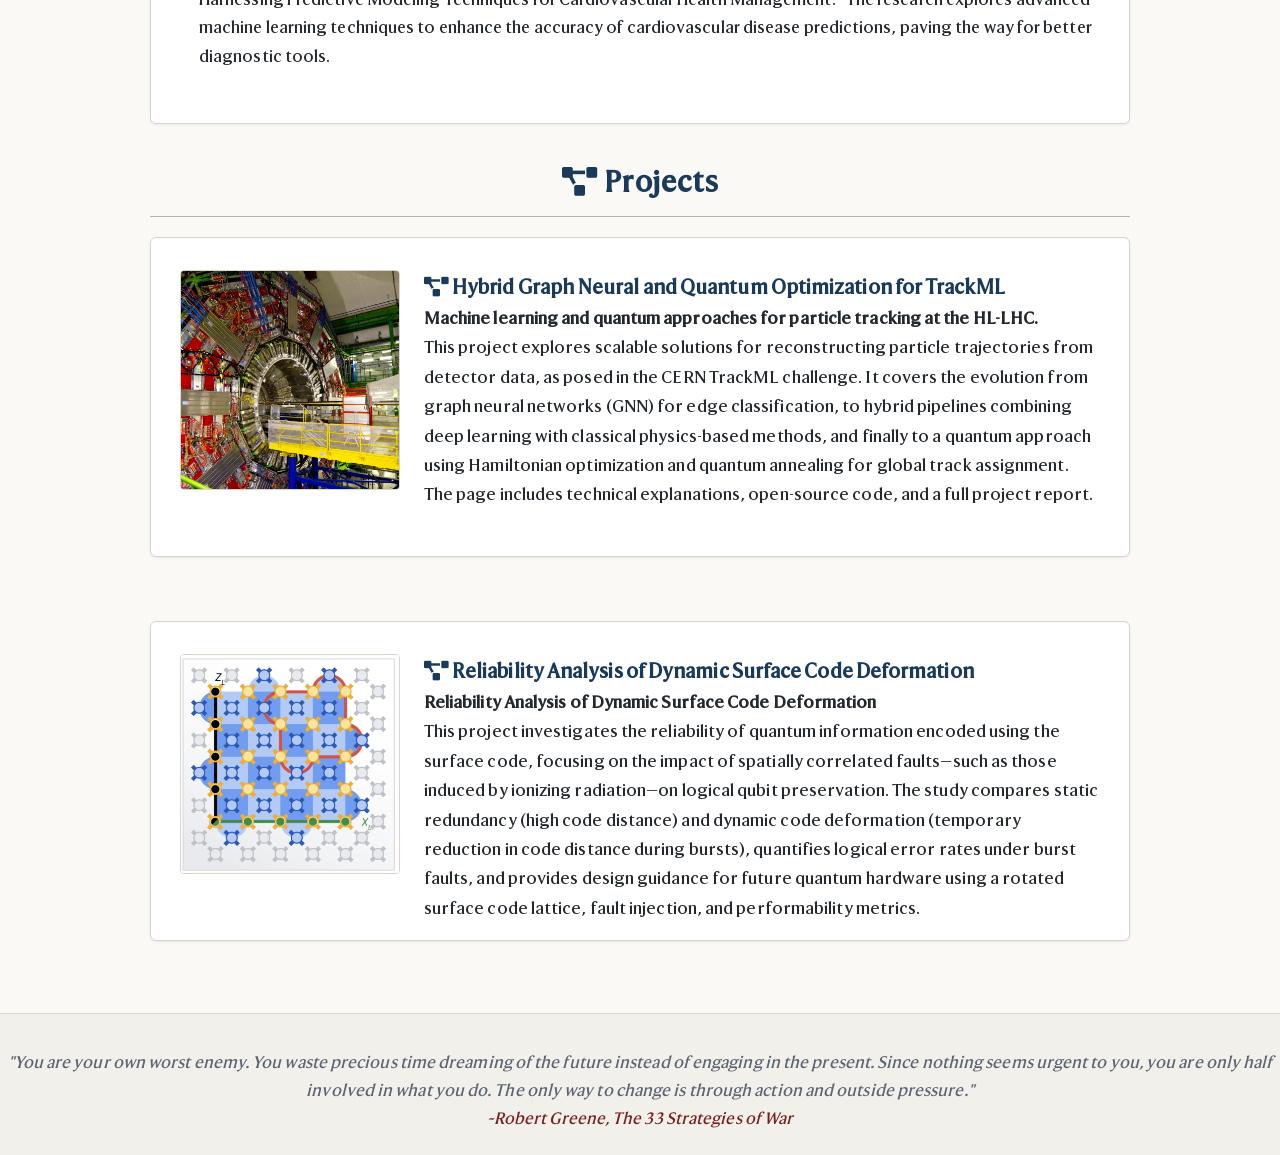
==== commit d739ed3e: "Add files via upload" ====
--- a/Pages/index.html
+++ b/Pages/index.html
@@ -1,60 +1,180 @@
-<!doctype html>
-<html lang="en">
-  <head>
-    <meta charset="UTF-8" />
-    <meta name="viewport" content="width=device-width, initial-scale=1.0" />
-    <title>Kanishk Bakshi — Graduate Research Scholar | Tsinghua University</title>
-    <meta name="description" content="Academic portfolio of Kanishk Bakshi, Graduate Research Scholar at Tsinghua University researching Quantum Information Theory, Quantum Error Correction, and High-Energy Physics Machine Learning." />
-    <meta name="keywords" content="Kanishk Bakshi, Quantum Computing, Quantum Error Correction, Stabilizer Codes, Quantum Cloning, Machine Learning, TrackML, Surface Code, Tsinghua University, VIT Vellore" />
-    <meta name="author" content="Kanishk Bakshi" />
-    <link rel="icon" type="image/png" href="/assets/aistudio/Favicon_f908b054.png" />
-    <meta property="og:title" content="Kanishk Bakshi — Graduate Research Scholar | Tsinghua University" />
-    <meta property="og:description" content="Research in Quantum Cloning Encoding Invariance, Dynamic Surface Code Deformation, and Hybrid Quantum-GNN Particle Tracking at Tsinghua University." />
-    <meta property="og:type" content="website" />
-    <meta property="og:image" content="/assets/aistudio/Profile_Photo_a0b568cf.png" />
-    <meta name="twitter:card" content="summary_large_image" />
-    <meta name="twitter:title" content="Kanishk Bakshi — Academic Portfolio" />
-    <meta name="twitter:description" content="Graduate Research Scholar at Tsinghua University working at the interface of quantum algorithms, error correction, and quantum information theory." />
-    <link rel="preconnect" href="https://fonts.googleapis.com" />
-    <link rel="preconnect" href="https://fonts.gstatic.com" crossorigin />
-    <link href="https://fonts.googleapis.com/css2?family=Fraunces:ital,opsz,wght@0,9..144,400;0,9..144,600;0,9..144,700;1,9..144,400&family=JetBrains+Mono:wght@400;500;600&family=Noto+Sans+Devanagari:wght@400;600;700&family=Plus+Jakarta+Sans:wght@400;500;600;700&display=swap" rel="stylesheet" />
-    <script src="https://sdk.mappls.com/map/sdk/web?v=3.0&access_token=qzycphvixxrvbccnyvngsgyhuizqpealccqx" async defer></script>
-    <script type="application/ld+json">
-    {
-      "@context": "https://schema.org",
-      "@type": "Person",
-      "name": "Kanishk Bakshi",
-      "alternateName": "कनिष्क बक्शी",
-      "jobTitle": "Graduate Research Scholar",
-      "affiliation": {
-        "@type": "Organization",
-        "name": "Tsinghua University, Department of Computer Science and Technology"
-      },
-      "alumniOf": [
-        {
-          "@type": "CollegeOrUniversity",
-          "name": "Tsinghua University"
-        },
-        {
-          "@type": "CollegeOrUniversity",
-          "name": "Vellore Institute of Technology"
-        }
-      ],
-      "sameAs": [
-        "https://www.linkedin.com/in/kanishkbakshi/",
-        "https://orcid.org/0009-0000-6602-1283",
-        "https://scholar.google.com/citations?user=wjg0PaYAAAAJ&hl=en"
-      ],
-      "url": "https://kanishkbakshi.in",
-      "email": "mailto:kanishkbakshi@zohomail.in",
-      "description": "Kanishk Bakshi is a Graduate Research Scholar at Tsinghua University specializing in Quantum Information Theory, Quantum Error Correction, and Deep Learning."
-    }
-    </script>
-    <script type="module" crossorigin src="/assets/index-B3srWACU.js"></script>
-    <link rel="stylesheet" crossorigin href="/assets/index-BelsYOix.css">
-  </head>
-  <body class="bg-[#FAF8F5] text-[#18181B] antialiased selection:bg-[#1A3A5C]/15 selection:text-[#1A3A5C]">
-    <div id="root"></div>
-  </body>
-</html>
-
+<!DOCTYPE html>
+<html lang="en">
+<head>
+    <meta charset="UTF-8">
+    <meta name="viewport" content="width=device-width, initial-scale=1.0">
+    <meta name="description" content="Kanishk Bakshi's academic portfolio showcasing research in Quantum Computing, Machine Learning, and Deep Learning. Explore research publications, academic mentors, and educational background.">
+    <link rel="icon" type="image/png" href="Images/Favicon.png">
+    <meta name="keywords" content="Kanishk Bakshi, Quantum Computing, Machine Learning, Deep Learning, Research Scholar, Academic Portfolio, VIT Vellore">
+    <meta name="author" content="Kanishk Bakshi">
+    <meta name="robots" content="index, follow">
+    <link rel="canonical" href="https://www.kanishkbakshi-portfolio.com">
+    <title>Kanishk Bakshi - Academic Portfolio</title>
+    <link rel="stylesheet" href="styles.css">
+    <link href="https://fonts.googleapis.com/css?family=Merriweather:400,700&display=swap" rel="stylesheet">
+    <link rel="alternate" href="index.html" hreflang="en" />
+    <link rel="alternate" href="index.html?lang=hi" hreflang="hi" />
+    <!-- Structured Data -->
+    <script type="application/ld+json">
+    {
+      "@context": "https://schema.org",
+      "@type": "Person",
+      "name": "Kanishk Bakshi",
+      "jobTitle": "Graduate Research Scholar",
+      "affiliation": {
+        "@type": "Organization",
+        "name": "Tsinghua University"
+      },
+      "alumniOf": "Tsinghua University, Vellore Institute of Technology",
+      "sameAs": [
+        "https://www.linkedin.com/in/kanishkbakshi/",
+        "https://orcid.org/0009-0000-6602-1283"
+      ],
+      "url": "https://kanishkbakshi.in",
+      "description": "Kanishk Bakshi is a Graduate research scholar specializing in Quantum Computing, Machine Learning, and Deep Learning."
+    }
+    </script>
+    <link rel="stylesheet" href="https://cdnjs.cloudflare.com/ajax/libs/font-awesome/5.15.4/css/all.min.css">
+</head>
+<body>
+    <header>
+        <div class="container">
+            <h1 style="display:flex; align-items:center; justify-content:center; gap:0.6rem; flex-wrap:wrap;">
+                <a href="index.html">Kanishk Bakshi</a>
+                <button id="name-audio-btn" type="button" title="Hear name pronunciation" aria-label="Play name pronunciation">
+                    <i class="fas fa-volume-up" id="name-audio-icon" style="font-size:0.9rem;"></i>
+                </button>
+                <audio id="name-audio" src="Images/name spell.mp3" preload="none"></audio>
+            </h1>
+            <h3 style="font-weight:400; margin-top:0.5rem;">Graduate Research Scholar</h3>
+            <nav>
+                <ul>
+                    <li><a href="#about">About</a></li>
+                    <li><a href="publications.html">Publications</a></li>
+                    <li><a href="contact.html">Contact</a></li>
+                    <li><a href="cv.html">CV</a></li>
+                </ul>
+            </nav>
+        </div>
+    </header>
+
+    <main>
+        <section class="container hero" id="about">
+            <div class="about-flex">
+                <div class="about-text">
+                    <h2 style="color:var(--primary-color); margin-bottom:1.2rem;">
+                        <i class="fas fa-user section-icon"></i> <span>About Me</span>
+                    </h2>
+                    <p>
+                        <span>I am a Graduate Research Scholar at Tsinghua University working at the interface of quantum algorithms and quantum information theory. On the foundations side, I study encoding invariance of optimal quantum cloning — establishing how fundamental information-theoretic bounds behave under quantum error-correcting encodings — and I am increasingly drawn toward the intersection of quantum information and quantum gravity, where questions such as cloning in the presence of closed timelike curves probe how spacetime structure reshapes the rules of quantum information. Having worked on quantum algorithms, I recognized the need for novel, independent algorithmic primitives — and I am currently developing a novel quantum algorithmic framework that addresses the problem of error correction itself: embedding logical qubits in enlarged Hilbert spaces with dynamically engineered recovery manifolds, where autonomous dissipation steers errors back to the logical subspace without explicit syndrome measurement.</span><br><br>
+                        <span>Beyond the lab: I am an amateur radio astronomer. I operate a personal 3-meter radio dish for pulsar detection currently I am trying to develop custom algorithm to isolate deep-space signals from PSR B0329+54 Pulsar.</span>
+                    </p>
+                </div>
+                <img src="Images/Profile Photo.png" alt="Kanishk Bakshi" class="about-photo" loading="lazy">
+            </div>
+        </section>
+
+        <section class="container card-list">
+            <div class="card-section">
+                <h2><i class="fas fa-graduation-cap section-icon"></i> <span>Education</span></h2>
+                <ul>
+                    <li><strong>Master's</strong> in Computer Science and Engineering <br> Tsinghua University, Beijing, P.R.China (Aug 2025 - Sep 2027) </li>
+                    <li><strong>Bachelor of Technology</strong> in Computer Science and Engineering <br> Vellore Institute of Technology, Vellore, India (Aug 2021 - July 2025) <br> <span>Minor: Information Security</span></li>
+                    <li><strong>Senior Secondary Education</strong> <br> Delhi Public School, Ambala, India (April 2006 - March 2021)</li>
+                </ul>
+            </div>
+            <div class="card-section">
+                <h2><i class="fas fa-flask section-icon"></i> <span>Research Experience</span></h2>
+                <ul>
+                    <li><strong>Graduate Research Scholar</strong> - Department of Computer Science and Technology, Tsinghua University, Beijing, P.R.China (Sep 2025 - Present)</li>
+                    <li><strong>Research Fellow</strong> - Defence Terrain Research Laboratory (DRDO), New Delhi, India (May 2024 - August 2024)</li>
+                    <li><strong>Undergraduate Research Scholar</strong> - Vellore Institute of Technology, Vellore, India (Oct 2022 - July 2025)</li>
+                </ul>
+            </div>
+            <div class="card-section">
+                <h2><i class="fas fa-award section-icon"></i> <span>Awards and Honors</span></h2>
+                <ul class="awards-list">
+                    <li>
+                        <strong><a href="Files/Raman Research Award.pdf" target="_blank">Raman Research Award</a></strong> - <span>This prestigious award was conferred by VIT Vellore in recognition of outstanding contributions to research. The award was granted for the manuscript titled "Advancements in Heart Disease Diagnosis: Harnessing Predictive Modeling Techniques for Cardiovascular Health Management." The research explores advanced machine learning techniques to enhance the accuracy of cardiovascular disease predictions, paving the way for better diagnostic tools.</span>
+                    </li>
+                    <!-- <li>
+                        <strong>A P J Abdul Kalam Research Award</strong> - This award, presented by VIT Vellore, honors exceptional research contributions in the field of artificial intelligence and machine learning. 
+                        It recognizes innovative work that has significantly advanced technological applications and methodologies, reflecting a commitment to scientific excellence and societal impact.
+                    </li> -->
+                </ul>
+            </div>
+        </section>
+        <!-- Add this after the Awards and Honors section, before </main> -->
+        <section class="container">
+            <h2 id="projects" style="color:var(--primary-color); margin-bottom:1.2rem;">
+                <i class="fas fa-project-diagram section-icon"></i> <span>Projects</span>
+            </h2>
+        </section>
+        <section class="container projects-list">
+            <div class="card-section">
+                <a href="Project Pages/Track ML/trackml.html" style="display: flex; align-items: stretch; text-decoration: none; color: inherit; width:100%;">
+                    <img src="Project Pages/Track ML/Images/pexels-ramazphotos-6855582.jpg" alt="TrackML Kaggle Solution: GNN, Hybrid, Quantum" loading="lazy">
+                    <div style="margin-left:1rem;">
+                        <h3 style="margin-top:0; color:var(--primary-color);">
+                            <i class="fas fa-project-diagram section-icon"></i> <span>Hybrid Graph Neural and Quantum Optimization for TrackML</span>
+                        </h3>
+                        <strong>Machine learning and quantum approaches for particle tracking at the HL-LHC.</strong><br>
+                        <span>This project explores scalable solutions for reconstructing particle trajectories from detector data, as posed in the CERN TrackML challenge. It covers the evolution from graph neural networks (GNN) for edge classification, to hybrid pipelines combining deep learning with classical physics-based methods, and finally to a quantum approach using Hamiltonian optimization and quantum annealing for global track assignment. The page includes technical explanations, open-source code, and a full project report.</span>
+                    </div>
+                </a>
+            </div>
+            <div class="card-section">
+                <a href="Project Pages/Surface-code/surface-code.html" style="display: flex; align-items: flex-start; text-decoration: none; color: inherit; width:100%;">
+                    <img src="Project Pages/Surface-code/Images/surface-code.png" alt="Surface Code Project" >
+                    <div style="margin-left:1rem;">
+                        <h3 style="margin-top:0; color:var(--primary-color);">
+                            <i class="fas fa-project-diagram section-icon"></i> <span>Reliability Analysis of Dynamic Surface Code Deformation</span>
+                        </h3>
+                        <p style="margin-bottom:0;">
+                            <strong>Reliability Analysis of Dynamic Surface Code Deformation</strong><br>
+                            <span>This project investigates the reliability of quantum information encoded using the surface code, focusing on the impact of spatially correlated faults—such as those induced by ionizing radiation—on logical qubit preservation. The study compares static redundancy (high code distance) and dynamic code deformation (temporary reduction in code distance during bursts), quantifies logical error rates under burst faults, and provides design guidance for future quantum hardware using a rotated surface code lattice, fault injection, and performability metrics.</span>
+                        </p>
+                    </div>
+                </a>
+            </div>
+        </section>
+    </main>
+
+
+
+    <footer>
+        <p>
+            <span>"You are your own worst enemy. You waste precious time dreaming of the future instead of engaging in the present. Since nothing seems urgent to you, you are only half involved in what you do. The only way to change is through action and outside pressure."</span> <br>
+            <span style="font-size:1rem; color:var(--secondary-color);">~Robert Greene, The 33 Strategies of War</span>
+        </p>
+    </footer>
+    <script>
+        (function () {
+            var btn = document.getElementById('name-audio-btn');
+            var audio = document.getElementById('name-audio');
+            var icon = document.getElementById('name-audio-icon');
+            if (!btn || !audio || !icon) return;
+            btn.addEventListener('click', function () {
+                if (audio.paused) {
+                    audio.currentTime = 0;
+                    audio.play();
+                } else {
+                    audio.pause();
+                }
+            });
+            audio.addEventListener('play', function () {
+                icon.classList.remove('fa-volume-up');
+                icon.classList.add('fa-pause');
+            });
+            audio.addEventListener('pause', function () {
+                icon.classList.remove('fa-pause');
+                icon.classList.add('fa-volume-up');
+            });
+            audio.addEventListener('ended', function () {
+                icon.classList.remove('fa-pause');
+                icon.classList.add('fa-volume-up');
+            });
+        })();
+    </script>
+</body>
+</html>
--- a/Pages/styles.css
+++ b/Pages/styles.css
@@ -0,0 +1,638 @@
+/* Custom Fonts */
+@font-face {
+    font-family: 'Harding';
+    src: url('Files/Fonts/HardingTextWeb-Regular/HardingTextWeb-Regular.woff2') format('woff2'),
+         url('Files/Fonts/HardingTextWeb-Regular/HardingTextWeb-Regular.woff') format('woff'),
+         url('Files/Fonts/HardingTextWeb-Regular/HardingTextWeb-Regular.ttf') format('truetype'),
+         url('Files/Fonts/HardingTextWeb-Regular/HardingTextWeb-Regular.eot') format('embedded-opentype');
+    font-weight: normal;
+    font-style: normal;
+    font-display: swap;
+}
+
+/* Reset & Base */
+* {
+    margin: 0;
+    padding: 0;
+    box-sizing: border-box;
+    transition: background 0.3s, color 0.3s, border 0.3s, box-shadow 0.3s;
+}
+
+:root {
+    --primary-color: #1a3a5c;        /* deep scholarly navy */
+    --secondary-color: #7a1f1f;      /* oxblood accent for hovers */
+    --accent-color: #8c6b2f;         /* muted gold for small accents */
+    --background-color: #faf9f6;     /* warm paper */
+    --card-bg: #ffffff;
+    --card-gradient: #ffffff;
+    --header-gradient: #ffffff;
+    --footer-bg: #f2f0ea;
+    --text-color: #24292f;
+    --muted-text: #5a6472;
+    --border-color: #d8d4ca;
+    --shadow: 0 1px 3px rgba(35, 45, 60, 0.08);
+    --shadow-hover: 0 4px 14px rgba(35, 45, 60, 0.12);
+    --radius: 6px;
+    --link-hover-color: #7a1f1f;
+    --button-hover-color: #12293f;
+    --rule-color: #b9b2a3;
+}
+
+/* Typography */
+body, h1, h2, h3, h4, h5, h6 {
+    font-family: 'Harding', Georgia, 'Times New Roman', Times, serif;
+    color: var(--text-color);
+}
+body {
+    background: var(--background-color);
+    font-size: 1.05rem;
+    line-height: 1.75;
+    min-height: 100vh;
+    letter-spacing: 0.005em;
+    -webkit-font-smoothing: antialiased;
+    -moz-osx-font-smoothing: grayscale;
+}
+
+/* Container */
+.container {
+    width: 92%;
+    margin: 0 auto;
+    max-width: 980px;
+}
+
+/* Header */
+header {
+    background: var(--header-gradient);
+    color: var(--text-color);
+    padding: 1.6rem 0 1.3rem 0;
+    border-radius: 0;
+    border-bottom: 3px double var(--rule-color);
+    box-shadow: none;
+    margin-bottom: 2.5rem;
+    position: sticky;
+    top: 0;
+    z-index: 1000;
+}
+header .container {
+    display: flex;
+    flex-direction: row;
+    align-items: center;
+    justify-content: space-between;
+}
+header h1 {
+    font-size: 1.9rem;
+    font-weight: 700;
+    letter-spacing: 0.01em;
+    margin-bottom: 0;
+    color: var(--primary-color);
+}
+header h1 a {
+    color: var(--primary-color);
+    text-decoration: none;
+}
+header h1 a:hover {
+    color: var(--primary-color);
+}
+header .subtitle, header h3 {
+    color: var(--muted-text);
+    font-size: 1rem;
+    font-weight: 400;
+    margin-bottom: 0;
+    margin-top: 0;
+    display: none;
+}
+header nav {
+    width: auto;
+    margin-top: 0;
+}
+header nav ul {
+    display: flex;
+    gap: 0.4rem;
+    list-style: none;
+    padding: 0;
+    flex-wrap: wrap;
+}
+header nav ul li a {
+    color: var(--primary-color);
+    font-size: 0.95rem;
+    font-weight: 500;
+    text-decoration: none;
+    padding: 0.45rem 0.9rem;
+    border-radius: 4px;
+    transition: background 0.2s, color 0.2s;
+    display: block;
+    letter-spacing: 0.02em;
+}
+header nav ul li a:hover, header nav ul li a:focus {
+    background: rgba(26, 58, 92, 0.08);
+    color: var(--secondary-color);
+}
+
+/* Name pronunciation button (header) */
+#name-audio-btn {
+    background: rgba(26, 58, 92, 0.08);
+    border: 1px solid var(--border-color);
+    border-radius: 50%;
+    width: 1.9rem;
+    height: 1.9rem;
+    min-width: 1.9rem;
+    color: var(--primary-color);
+    cursor: pointer;
+    display: inline-flex;
+    align-items: center;
+    justify-content: center;
+    padding: 0;
+    margin: 0;
+    box-shadow: none;
+    transition: background 0.2s, color 0.2s;
+}
+#name-audio-btn:hover {
+    background: rgba(26, 58, 92, 0.16);
+    color: var(--secondary-color);
+    transform: none;
+    box-shadow: none;
+}
+
+/* Responsive Navigation */
+@media (max-width: 700px) {
+    header .container {
+        flex-direction: column;
+        align-items: center;
+    }
+    header nav {
+        width: 100%;
+        margin-top: 1rem;
+    }
+    header nav ul {
+        flex-direction: row;
+        gap: 0.3rem;
+        width: 100%;
+        justify-content: center;
+    }
+    header nav ul li a {
+        padding: 0.5rem 0.8rem;
+        font-size: 0.9rem;
+    }
+    header {
+        padding: 1.1rem 0 0.9rem 0;
+    }
+    .container {
+        width: 98%;
+    }
+}
+
+/* Hero Section */
+.hero {
+    background: var(--card-gradient);
+    border-radius: var(--radius);
+    padding: 2.4rem 2.2rem 2.2rem 2.2rem;
+    margin-bottom: 2.5rem;
+    box-shadow: var(--shadow);
+    border: 1px solid var(--border-color);
+    text-align: center;
+}
+.hero h2 {
+    color: var(--primary-color);
+    font-size: 1.9rem;
+    margin-bottom: 1.2rem;
+    font-weight: 700;
+}
+.hero p {
+    font-size: 1.12rem;
+    color: var(--muted-text);
+    margin: 0 auto;
+    max-width: 720px;
+    font-weight: 400;
+}
+
+/* Card List & Card Section */
+.card-list {
+    display: flex;
+    flex-wrap: wrap;
+    gap: 2rem;
+    justify-content: space-between;
+}
+.card-section {
+    flex: 1 1 320px;
+    background: var(--card-gradient);
+    border: 1px solid var(--border-color);
+    border-radius: var(--radius);
+    box-shadow: var(--shadow);
+    padding: 2rem 1.8rem;
+    margin-bottom: 2rem;
+    min-width: 320px;
+    transition: box-shadow 0.2s, border 0.2s, transform 0.2s;
+}
+.card-section:hover {
+    box-shadow: var(--shadow-hover);
+    border-color: var(--rule-color);
+    transform: translateY(-2px);
+}
+.card-section h2 {
+    font-size: 1.05rem;
+    color: var(--primary-color);
+    margin-bottom: 1.1rem;
+    text-align: left;
+    border-bottom: 1px solid var(--rule-color);
+    padding-bottom: 0.5rem;
+    font-weight: 700;
+    letter-spacing: 0.03em;
+    text-transform: uppercase;
+}
+.card-section ul {
+    padding-left: 1.2rem;
+}
+.card-section li {
+    margin-bottom: 1.1rem;
+    font-size: 1.02rem;
+    color: var(--text-color);
+}
+.awards-list li {
+    margin-bottom: 1.3rem;
+}
+
+/* Only for Projects section: stack project tiles vertically */
+.projects-list {
+    display: flex;
+    flex-direction: column;
+    gap: 2rem;
+}
+
+/* Project card layout: image left, text right */
+.projects-list .card-section {
+    display: flex;
+    align-items: flex-start;
+    gap: 1.5rem;
+    overflow: hidden;
+}
+
+.projects-list .card-section img {
+    width: 220px;
+    height: 220px;
+    object-fit: cover;
+    border-radius: 4px;
+    border: 1px solid var(--border-color);
+    flex-shrink: 0;
+    display: block;
+}
+
+.projects-list .card-section a {
+    display: flex;
+    align-items: flex-start;
+    gap: 1.5rem;
+    text-decoration: none;
+    color: inherit;
+    width: 100%;
+    min-width: 0;
+    border-bottom: none;
+}
+
+.projects-list .card-section a > div {
+    flex: 1 1 0;
+    min-width: 0;
+    margin-left: 0 !important;
+}
+
+.projects-list .card-section h3,
+.projects-list .card-section span,
+.projects-list .card-section p,
+.projects-list .card-section strong {
+    overflow-wrap: break-word;
+    word-wrap: break-word;
+    hyphens: auto;
+}
+
+/* Section Titles */
+section h2 {
+    font-size: 1.8rem;
+    color: var(--primary-color);
+    text-align: center;
+    margin-bottom: 1.2rem;
+    font-weight: 700;
+    border-bottom: 1px solid var(--rule-color);
+    padding-bottom: 10px;
+    letter-spacing: 0.02em;
+}
+
+/* Links */
+a {
+    color: var(--primary-color);
+    text-decoration: none;
+    border-bottom: 1px solid rgba(26, 58, 92, 0.25);
+    transition: color 0.2s, border-color 0.2s;
+}
+a:hover, .card a:hover {
+    color: var(--secondary-color);
+    border-bottom-color: var(--secondary-color);
+}
+header a, footer a, .btn, .btn-primary, button a {
+    border-bottom: none;
+}
+
+/* Footer */
+footer {
+    background: var(--footer-bg);
+    color: var(--muted-text);
+    text-align: center;
+    padding: 2.2rem 0 1.4rem 0;
+    margin-top: 2.5rem;
+    border-radius: 0;
+    font-size: 1.02rem;
+    box-shadow: none;
+    border-top: 1px solid var(--border-color);
+}
+footer p {
+    margin: 0;
+    font-style: italic;
+    line-height: 1.7;
+    font-size: 1.02rem;
+}
+
+/* Hide Language Switcher */
+.language-switcher {
+    display: none;
+}
+
+/* Contact Section */
+.contact-section h2 {
+    margin-top: 2rem;
+}
+.contact-section ul {
+    list-style: none;
+    padding: 0;
+}
+.contact-section ul li {
+    margin-bottom: 1.2rem;
+    font-size: 1.05rem;
+}
+.contact-section a {
+    color: var(--primary-color);
+    text-decoration: none;
+    transition: color 0.3s;
+}
+.contact-section a:hover {
+    color: var(--secondary-color);
+}
+
+/* Button Styles */
+button, .btn-primary {
+    background-color: var(--primary-color);
+    color: #ffffff;
+    padding: 0.7rem 1.8rem;
+    border: none;
+    border-radius: 4px;
+    font-size: 0.98rem;
+    cursor: pointer;
+    transition: all 0.25s ease;
+    font-family: inherit;
+    font-weight: 600;
+    box-shadow: none;
+    margin-top: 0.7rem;
+    margin-bottom: 0.7rem;
+}
+button:hover, .btn-primary:hover {
+    background-color: var(--button-hover-color);
+    box-shadow: var(--shadow-hover);
+    transform: translateY(-1px);
+}
+
+/* Section Navigation (for publications page) */
+.section-nav {
+    margin: 1.5rem 0 2rem 0;
+    text-align: center;
+}
+.section-nav ul {
+    display: inline-flex;
+    flex-wrap: wrap;
+    gap: 0.8rem;
+    list-style: none;
+    padding: 0.7rem 1.1rem;
+    background: var(--card-bg);
+    border-radius: var(--radius);
+    box-shadow: var(--shadow);
+    border: 1px solid var(--border-color);
+}
+.section-nav ul li a {
+    color: var(--primary-color);
+    font-size: 1rem;
+    padding: 0.45rem 1rem;
+    border-radius: 4px;
+    transition: all 0.2s;
+    font-weight: 500;
+    display: block;
+}
+.section-nav ul li a:hover, .section-nav ul li a:focus {
+    background: var(--primary-color);
+    color: #fff;
+    transform: none;
+}
+
+/* Animations */
+@keyframes fadeIn {
+    from { opacity: 0; }
+    to { opacity: 1; }
+}
+@keyframes slideIn {
+    from { transform: translateX(-100%); opacity: 0; }
+    to { transform: translateX(0); opacity: 1; }
+}
+
+/* Responsive Design */
+@media (max-width: 900px) {
+    .card-list {
+        flex-direction: column;
+        gap: 0;
+    }
+    .card-section {
+        min-width: unset;
+    }
+    header .container {
+        align-items: center;
+    }
+}
+@media (max-width: 600px) {
+    header h1 {
+        font-size: 1.6rem;
+    }
+    section h2 {
+        font-size: 1.4rem;
+    }
+    .card-section {
+        padding: 1.3rem;
+    }
+    .hero {
+        padding: 1.6rem 1rem;
+    }
+    .section-nav ul {
+        flex-direction: column;
+        gap: 0.4rem;
+        padding: 0.5rem;
+    }
+    .projects-list .card-section {
+        flex-direction: column;
+    }
+    .projects-list .card-section img {
+        width: 100%;
+        height: auto;
+    }
+}
+@media (max-width: 768px) {
+    header .container {
+        align-items: center;
+    }
+    header nav ul {
+        flex-direction: column;
+        gap: 0.5rem;
+        margin-top: 1rem;
+    }
+    .container {
+        width: 98%;
+    }
+}
+
+/* About Section Image Formatting */
+#about .about-content {
+    display: flex;
+    align-items: center;
+    gap: 20px;
+}
+#about .about-image {
+    max-width: 200px;
+    border-radius: 4px;
+    border: 1px solid var(--border-color);
+    box-shadow: var(--shadow);
+}
+#about p {
+    flex: 1;
+    line-height: 1.75;
+    font-size: 1.08rem;
+    color: var(--text-color);
+    text-align: justify;
+    margin-top: 1rem;
+}
+
+/* About section: text + profile photo side by side */
+.about-flex {
+    display: flex;
+    align-items: flex-start;
+    gap: 2.2rem;
+}
+.about-flex .about-text {
+    flex: 1;
+    min-width: 0;
+}
+.about-flex .about-text p {
+    text-align: left;
+    margin-top: 0;
+}
+.about-photo {
+    width: 210px;
+    height: 260px;
+    object-fit: cover;
+    object-position: center top;
+    border-radius: 4px;
+    border: 1px solid var(--border-color);
+    box-shadow: var(--shadow);
+    flex-shrink: 0;
+}
+@media (max-width: 700px) {
+    .about-flex {
+        flex-direction: column;
+        align-items: center;
+    }
+    .about-photo {
+        width: 180px;
+        height: 220px;
+        order: -1;
+    }
+}
+
+/* ========================================= 
+   INTERNATIONALIZATION (i18n)
+========================================= */
+
+/* Devanagari font for Hindi pages */
+@import url('https://fonts.googleapis.com/css2?family=Noto+Sans+Devanagari:wght@400;700&display=swap');
+
+/* Use Noto Sans Devanagari for pages with lang="hi" */
+[lang="hi"] body,
+[lang="hi"] h1,
+[lang="hi"] h2,
+[lang="hi"] h3,
+[lang="hi"] h4,
+[lang="hi"] h5,
+[lang="hi"] h6,
+[lang="hi"] p,
+[lang="hi"] a {
+    font-family: 'Noto Sans Devanagari', 'Harding', Georgia, serif;
+}
+
+/* Language Switcher Styles */
+.language-switcher {
+    position: fixed;
+    top: 1.2rem;
+    right: 1.5rem;
+    display: flex;
+    align-items: center;
+    gap: 0.8rem;
+    background: rgba(255, 255, 255, 0.95);
+    padding: 0.6rem 1rem;
+    border-radius: 8px;
+    box-shadow: 0 2px 12px rgba(0, 0, 0, 0.1);
+    z-index: 1000;
+    backdrop-filter: blur(10px);
+    border: 1px solid var(--border-color);
+}
+
+.language-switcher label {
+    font-size: 0.9rem;
+    font-weight: 600;
+    color: var(--primary-color);
+    margin: 0;
+    display: flex;
+    align-items: center;
+    gap: 0.5rem;
+}
+
+.language-switcher select {
+    padding: 0.4rem 0.6rem;
+    border: 1px solid var(--border-color);
+    border-radius: 6px;
+    background: white;
+    color: var(--primary-color);
+    font-weight: 500;
+    cursor: pointer;
+    font-size: 0.9rem;
+    transition: border-color 0.2s, box-shadow 0.2s;
+    font-family: 'Noto Sans Devanagari', 'Harding', Georgia, serif;
+}
+
+.language-switcher select:hover {
+    border-color: var(--primary-color);
+    box-shadow: 0 0 6px rgba(13, 71, 161, 0.2);
+}
+
+.language-switcher select:focus {
+    outline: none;
+    border-color: var(--primary-color);
+    box-shadow: 0 0 8px rgba(13, 71, 161, 0.3);
+}
+
+/* Mobile responsive for language switcher */
+@media (max-width: 768px) {
+    .language-switcher {
+        top: 0.8rem;
+        right: 0.8rem;
+        padding: 0.5rem 0.8rem;
+        gap: 0.5rem;
+    }
+
+    .language-switcher label {
+        font-size: 0.8rem;
+    }
+
+    .language-switcher select {
+        font-size: 0.8rem;
+        padding: 0.3rem 0.5rem;
+    }
+}
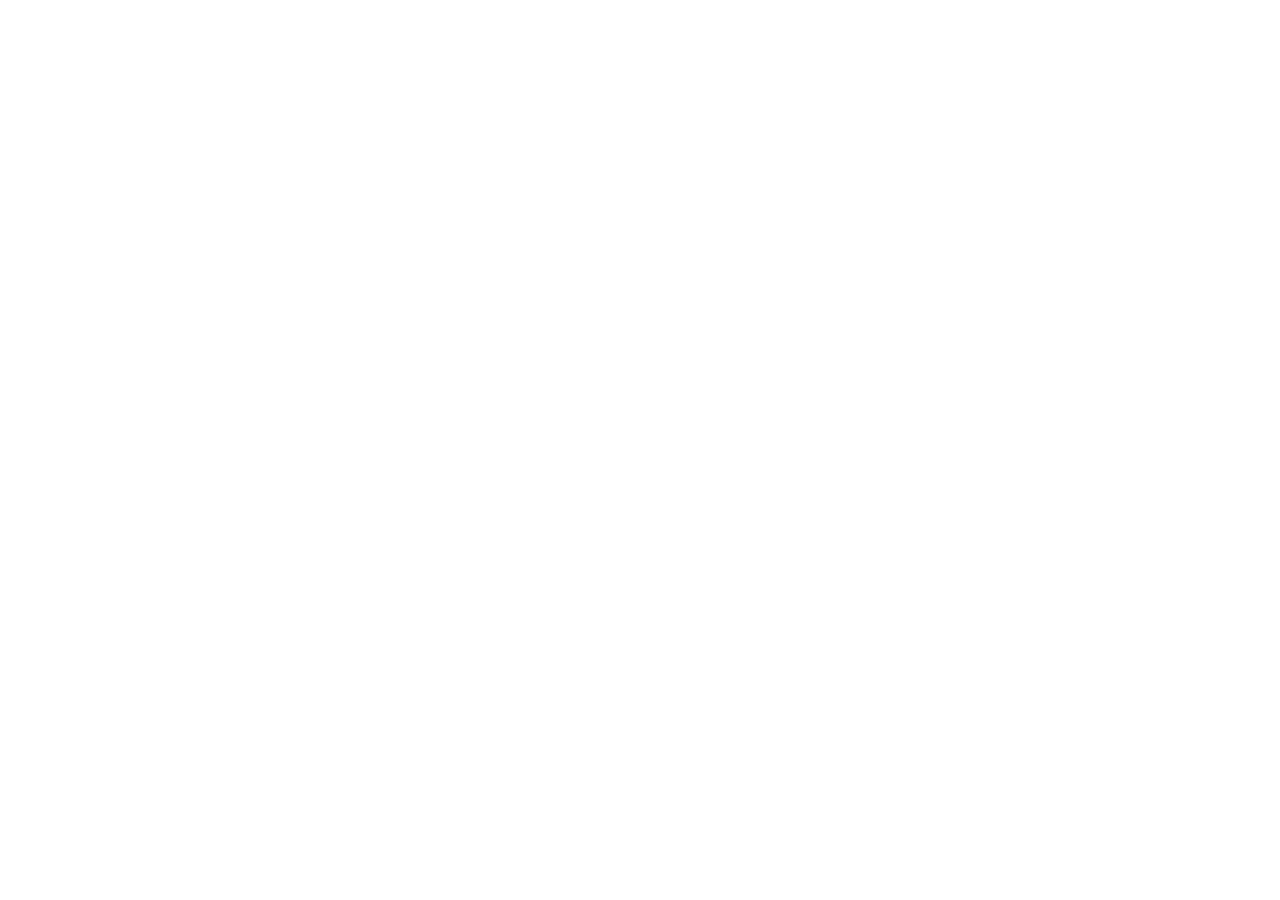
==== commit eb236f00: "Add files via upload" ====
--- a/Pages/index.html
+++ b/Pages/index.html
@@ -1,180 +1,70 @@
-<!DOCTYPE html>
-<html lang="en">
-<head>
-    <meta charset="UTF-8">
-    <meta name="viewport" content="width=device-width, initial-scale=1.0">
-    <meta name="description" content="Kanishk Bakshi's academic portfolio showcasing research in Quantum Computing, Machine Learning, and Deep Learning. Explore research publications, academic mentors, and educational background.">
-    <link rel="icon" type="image/png" href="Images/Favicon.png">
-    <meta name="keywords" content="Kanishk Bakshi, Quantum Computing, Machine Learning, Deep Learning, Research Scholar, Academic Portfolio, VIT Vellore">
-    <meta name="author" content="Kanishk Bakshi">
-    <meta name="robots" content="index, follow">
-    <link rel="canonical" href="https://www.kanishkbakshi-portfolio.com">
-    <title>Kanishk Bakshi - Academic Portfolio</title>
-    <link rel="stylesheet" href="styles.css">
-    <link href="https://fonts.googleapis.com/css?family=Merriweather:400,700&display=swap" rel="stylesheet">
-    <link rel="alternate" href="index.html" hreflang="en" />
-    <link rel="alternate" href="index.html?lang=hi" hreflang="hi" />
-    <!-- Structured Data -->
-    <script type="application/ld+json">
-    {
-      "@context": "https://schema.org",
-      "@type": "Person",
-      "name": "Kanishk Bakshi",
-      "jobTitle": "Graduate Research Scholar",
-      "affiliation": {
-        "@type": "Organization",
-        "name": "Tsinghua University"
-      },
-      "alumniOf": "Tsinghua University, Vellore Institute of Technology",
-      "sameAs": [
-        "https://www.linkedin.com/in/kanishkbakshi/",
-        "https://orcid.org/0009-0000-6602-1283"
-      ],
-      "url": "https://kanishkbakshi.in",
-      "description": "Kanishk Bakshi is a Graduate research scholar specializing in Quantum Computing, Machine Learning, and Deep Learning."
-    }
-    </script>
-    <link rel="stylesheet" href="https://cdnjs.cloudflare.com/ajax/libs/font-awesome/5.15.4/css/all.min.css">
-</head>
-<body>
-    <header>
-        <div class="container">
-            <h1 style="display:flex; align-items:center; justify-content:center; gap:0.6rem; flex-wrap:wrap;">
-                <a href="index.html">Kanishk Bakshi</a>
-                <button id="name-audio-btn" type="button" title="Hear name pronunciation" aria-label="Play name pronunciation">
-                    <i class="fas fa-volume-up" id="name-audio-icon" style="font-size:0.9rem;"></i>
-                </button>
-                <audio id="name-audio" src="Images/name spell.mp3" preload="none"></audio>
-            </h1>
-            <h3 style="font-weight:400; margin-top:0.5rem;">Graduate Research Scholar</h3>
-            <nav>
-                <ul>
-                    <li><a href="#about">About</a></li>
-                    <li><a href="publications.html">Publications</a></li>
-                    <li><a href="contact.html">Contact</a></li>
-                    <li><a href="cv.html">CV</a></li>
-                </ul>
-            </nav>
-        </div>
-    </header>
-
-    <main>
-        <section class="container hero" id="about">
-            <div class="about-flex">
-                <div class="about-text">
-                    <h2 style="color:var(--primary-color); margin-bottom:1.2rem;">
-                        <i class="fas fa-user section-icon"></i> <span>About Me</span>
-                    </h2>
-                    <p>
-                        <span>I am a Graduate Research Scholar at Tsinghua University working at the interface of quantum algorithms and quantum information theory. On the foundations side, I study encoding invariance of optimal quantum cloning — establishing how fundamental information-theoretic bounds behave under quantum error-correcting encodings — and I am increasingly drawn toward the intersection of quantum information and quantum gravity, where questions such as cloning in the presence of closed timelike curves probe how spacetime structure reshapes the rules of quantum information. Having worked on quantum algorithms, I recognized the need for novel, independent algorithmic primitives — and I am currently developing a novel quantum algorithmic framework that addresses the problem of error correction itself: embedding logical qubits in enlarged Hilbert spaces with dynamically engineered recovery manifolds, where autonomous dissipation steers errors back to the logical subspace without explicit syndrome measurement.</span><br><br>
-                        <span>Beyond the lab: I am an amateur radio astronomer. I operate a personal 3-meter radio dish for pulsar detection currently I am trying to develop custom algorithm to isolate deep-space signals from PSR B0329+54 Pulsar.</span>
-                    </p>
-                </div>
-                <img src="Images/Profile Photo.png" alt="Kanishk Bakshi" class="about-photo" loading="lazy">
-            </div>
-        </section>
-
-        <section class="container card-list">
-            <div class="card-section">
-                <h2><i class="fas fa-graduation-cap section-icon"></i> <span>Education</span></h2>
-                <ul>
-                    <li><strong>Master's</strong> in Computer Science and Engineering <br> Tsinghua University, Beijing, P.R.China (Aug 2025 - Sep 2027) </li>
-                    <li><strong>Bachelor of Technology</strong> in Computer Science and Engineering <br> Vellore Institute of Technology, Vellore, India (Aug 2021 - July 2025) <br> <span>Minor: Information Security</span></li>
-                    <li><strong>Senior Secondary Education</strong> <br> Delhi Public School, Ambala, India (April 2006 - March 2021)</li>
-                </ul>
-            </div>
-            <div class="card-section">
-                <h2><i class="fas fa-flask section-icon"></i> <span>Research Experience</span></h2>
-                <ul>
-                    <li><strong>Graduate Research Scholar</strong> - Department of Computer Science and Technology, Tsinghua University, Beijing, P.R.China (Sep 2025 - Present)</li>
-                    <li><strong>Research Fellow</strong> - Defence Terrain Research Laboratory (DRDO), New Delhi, India (May 2024 - August 2024)</li>
-                    <li><strong>Undergraduate Research Scholar</strong> - Vellore Institute of Technology, Vellore, India (Oct 2022 - July 2025)</li>
-                </ul>
-            </div>
-            <div class="card-section">
-                <h2><i class="fas fa-award section-icon"></i> <span>Awards and Honors</span></h2>
-                <ul class="awards-list">
-                    <li>
-                        <strong><a href="Files/Raman Research Award.pdf" target="_blank">Raman Research Award</a></strong> - <span>This prestigious award was conferred by VIT Vellore in recognition of outstanding contributions to research. The award was granted for the manuscript titled "Advancements in Heart Disease Diagnosis: Harnessing Predictive Modeling Techniques for Cardiovascular Health Management." The research explores advanced machine learning techniques to enhance the accuracy of cardiovascular disease predictions, paving the way for better diagnostic tools.</span>
-                    </li>
-                    <!-- <li>
-                        <strong>A P J Abdul Kalam Research Award</strong> - This award, presented by VIT Vellore, honors exceptional research contributions in the field of artificial intelligence and machine learning. 
-                        It recognizes innovative work that has significantly advanced technological applications and methodologies, reflecting a commitment to scientific excellence and societal impact.
-                    </li> -->
-                </ul>
-            </div>
-        </section>
-        <!-- Add this after the Awards and Honors section, before </main> -->
-        <section class="container">
-            <h2 id="projects" style="color:var(--primary-color); margin-bottom:1.2rem;">
-                <i class="fas fa-project-diagram section-icon"></i> <span>Projects</span>
-            </h2>
-        </section>
-        <section class="container projects-list">
-            <div class="card-section">
-                <a href="Project Pages/Track ML/trackml.html" style="display: flex; align-items: stretch; text-decoration: none; color: inherit; width:100%;">
-                    <img src="Project Pages/Track ML/Images/pexels-ramazphotos-6855582.jpg" alt="TrackML Kaggle Solution: GNN, Hybrid, Quantum" loading="lazy">
-                    <div style="margin-left:1rem;">
-                        <h3 style="margin-top:0; color:var(--primary-color);">
-                            <i class="fas fa-project-diagram section-icon"></i> <span>Hybrid Graph Neural and Quantum Optimization for TrackML</span>
-                        </h3>
-                        <strong>Machine learning and quantum approaches for particle tracking at the HL-LHC.</strong><br>
-                        <span>This project explores scalable solutions for reconstructing particle trajectories from detector data, as posed in the CERN TrackML challenge. It covers the evolution from graph neural networks (GNN) for edge classification, to hybrid pipelines combining deep learning with classical physics-based methods, and finally to a quantum approach using Hamiltonian optimization and quantum annealing for global track assignment. The page includes technical explanations, open-source code, and a full project report.</span>
-                    </div>
-                </a>
-            </div>
-            <div class="card-section">
-                <a href="Project Pages/Surface-code/surface-code.html" style="display: flex; align-items: flex-start; text-decoration: none; color: inherit; width:100%;">
-                    <img src="Project Pages/Surface-code/Images/surface-code.png" alt="Surface Code Project" >
-                    <div style="margin-left:1rem;">
-                        <h3 style="margin-top:0; color:var(--primary-color);">
-                            <i class="fas fa-project-diagram section-icon"></i> <span>Reliability Analysis of Dynamic Surface Code Deformation</span>
-                        </h3>
-                        <p style="margin-bottom:0;">
-                            <strong>Reliability Analysis of Dynamic Surface Code Deformation</strong><br>
-                            <span>This project investigates the reliability of quantum information encoded using the surface code, focusing on the impact of spatially correlated faults—such as those induced by ionizing radiation—on logical qubit preservation. The study compares static redundancy (high code distance) and dynamic code deformation (temporary reduction in code distance during bursts), quantifies logical error rates under burst faults, and provides design guidance for future quantum hardware using a rotated surface code lattice, fault injection, and performability metrics.</span>
-                        </p>
-                    </div>
-                </a>
-            </div>
-        </section>
-    </main>
-
-
-
-    <footer>
-        <p>
-            <span>"You are your own worst enemy. You waste precious time dreaming of the future instead of engaging in the present. Since nothing seems urgent to you, you are only half involved in what you do. The only way to change is through action and outside pressure."</span> <br>
-            <span style="font-size:1rem; color:var(--secondary-color);">~Robert Greene, The 33 Strategies of War</span>
-        </p>
-    </footer>
-    <script>
-        (function () {
-            var btn = document.getElementById('name-audio-btn');
-            var audio = document.getElementById('name-audio');
-            var icon = document.getElementById('name-audio-icon');
-            if (!btn || !audio || !icon) return;
-            btn.addEventListener('click', function () {
-                if (audio.paused) {
-                    audio.currentTime = 0;
-                    audio.play();
-                } else {
-                    audio.pause();
-                }
-            });
-            audio.addEventListener('play', function () {
-                icon.classList.remove('fa-volume-up');
-                icon.classList.add('fa-pause');
-            });
-            audio.addEventListener('pause', function () {
-                icon.classList.remove('fa-pause');
-                icon.classList.add('fa-volume-up');
-            });
-            audio.addEventListener('ended', function () {
-                icon.classList.remove('fa-pause');
-                icon.classList.add('fa-volume-up');
-            });
-        })();
-    </script>
-</body>
-</html>
+<!doctype html>
+<html lang="en">
+  <head>
+    <meta charset="UTF-8" />
+    <meta name="viewport" content="width=device-width, initial-scale=1.0" />
+    <title>Kanishk Bakshi — Graduate Research Scholar | Tsinghua University</title>
+    <meta name="description" content="Academic portfolio of Kanishk Bakshi, Graduate Research Scholar at Tsinghua University researching Quantum Information Theory, Quantum Error Correction, and High-Energy Physics Machine Learning." />
+    <meta name="keywords" content="Kanishk Bakshi, Quantum Computing, Quantum Error Correction, Stabilizer Codes, Quantum Cloning, Machine Learning, TrackML, Surface Code, Tsinghua University, VIT Vellore" />
+    <meta name="author" content="Kanishk Bakshi" />
+    <link rel="icon" type="image/png" href="/assets/aistudio/Favicon_f908b054.png" />
+    <meta property="og:title" content="Kanishk Bakshi — Graduate Research Scholar | Tsinghua University" />
+    <meta property="og:description" content="Research in Quantum Cloning Encoding Invariance, Dynamic Surface Code Deformation, and Hybrid Quantum-GNN Particle Tracking at Tsinghua University." />
+    <meta property="og:type" content="website" />
+    <meta property="og:image" content="/assets/aistudio/Profile_Photo_a0b568cf.png" />
+    <meta name="twitter:card" content="summary_large_image" />
+    <meta name="twitter:title" content="Kanishk Bakshi — Academic Portfolio" />
+    <meta name="twitter:description" content="Graduate Research Scholar at Tsinghua University working at the interface of quantum algorithms, error correction, and quantum information theory." />
+    <link rel="preconnect" href="https://fonts.googleapis.com" />
+    <link rel="preconnect" href="https://fonts.gstatic.com" crossorigin />
+    <link href="https://fonts.googleapis.com/css2?family=Fraunces:ital,opsz,wght@0,9..144,400;0,9..144,600;0,9..144,700;1,9..144,400&family=JetBrains+Mono:wght@400;500;600&family=Noto+Sans+Devanagari:wght@400;600;700&family=Plus+Jakarta+Sans:wght@400;500;600;700&display=swap" rel="stylesheet" />
+    <script src="https://sdk.mappls.com/map/sdk/web?v=3.0&access_token=qzycphvixxrvbccnyvngsgyhuizqpealccqx" async defer></script>
+    <script type="application/ld+json">
+    {
+      "@context": "https://schema.org",
+      "@type": "Person",
+      "name": "Kanishk Bakshi",
+      "alternateName": "कनिष्क बक्शी",
+      "jobTitle": "Graduate Research Scholar",
+      "affiliation": {
+        "@type": "Organization",
+        "name": "Tsinghua University, Department of Computer Science and Technology"
+      },
+      "alumniOf": [
+        {
+          "@type": "CollegeOrUniversity",
+          "name": "Tsinghua University"
+        },
+        {
+          "@type": "CollegeOrUniversity",
+          "name": "Vellore Institute of Technology"
+        }
+      ],
+      "sameAs": [
+        "https://www.linkedin.com/in/kanishkbakshi/",
+        "https://orcid.org/0009-0000-6602-1283",
+        "https://scholar.google.com/citations?user=wjg0PaYAAAAJ&hl=en"
+      ],
+      "url": "https://kanishkbakshi.in",
+      "email": "mailto:kanishkbakshi@zohomail.in",
+      "description": "Kanishk Bakshi is a Graduate Research Scholar at Tsinghua University specializing in Quantum Information Theory, Quantum Error Correction, and Deep Learning."
+    }
+    </script>
+    <script type="module" crossorigin src="/assets/index-v9tVDL7W.js"></script>
+    <link rel="stylesheet" crossorigin href="/assets/index-B8YE2XeY.css">
+  </head>
+  <body class="bg-[#FAF8F5] text-[#18181B] antialiased selection:bg-[#1A3A5C]/15 selection:text-[#1A3A5C]">
+    <div id="root"></div>
+    <noscript>
+      <h1>Kanishk Bakshi — Graduate Research Scholar, Tsinghua University</h1>
+      <ul>
+        <li><a href="https://kanishkbakshi.in/Project%20Pages/Track%20ML/trackml.html">TrackML High Energy Physics Tracking Challenge: Hybrid Graph Neural and Quantum Optimization</a> — <a href="https://kanishkbakshi.in/Project%20Pages/Track%20ML/Project%20Report.pdf">Project Report (PDF)</a></li>
+        <li><a href="https://kanishkbakshi.in/Project%20Pages/Surface-code/surface-code.html">Reliability Analysis of Dynamic Surface Code Deformation Strategies under Ionizing Radiation</a> — <a href="https://kanishkbakshi.in/Project%20Pages/Surface-code/Design_Analysis_Final_Paper.pdf">Full Manuscript (PDF)</a></li>
+        <li><a href="https://kanishkbakshi.in/Project%20Pages/Quantum-Cloning/cloning-thesis.html">Encoding Invariance of Optimal Approximate Quantum Cloning Fidelity</a> — <a href="https://kanishkbakshi.in/Files/Final%20Proposal.pdf">Master's Thesis Proposal (PDF)</a></li>
+        <li><a href="https://kanishkbakshi.in/Files/Raman%20Research%20Award.pdf">Raman Research Award Certificate (PDF)</a></li>
+        <li><a href="https://kanishkbakshi.in/Files/cv.pdf">Curriculum Vitae — Kanishk Bakshi (PDF)</a></li>
+      </ul>
+    </noscript>
+  </body>
+</html>
+
